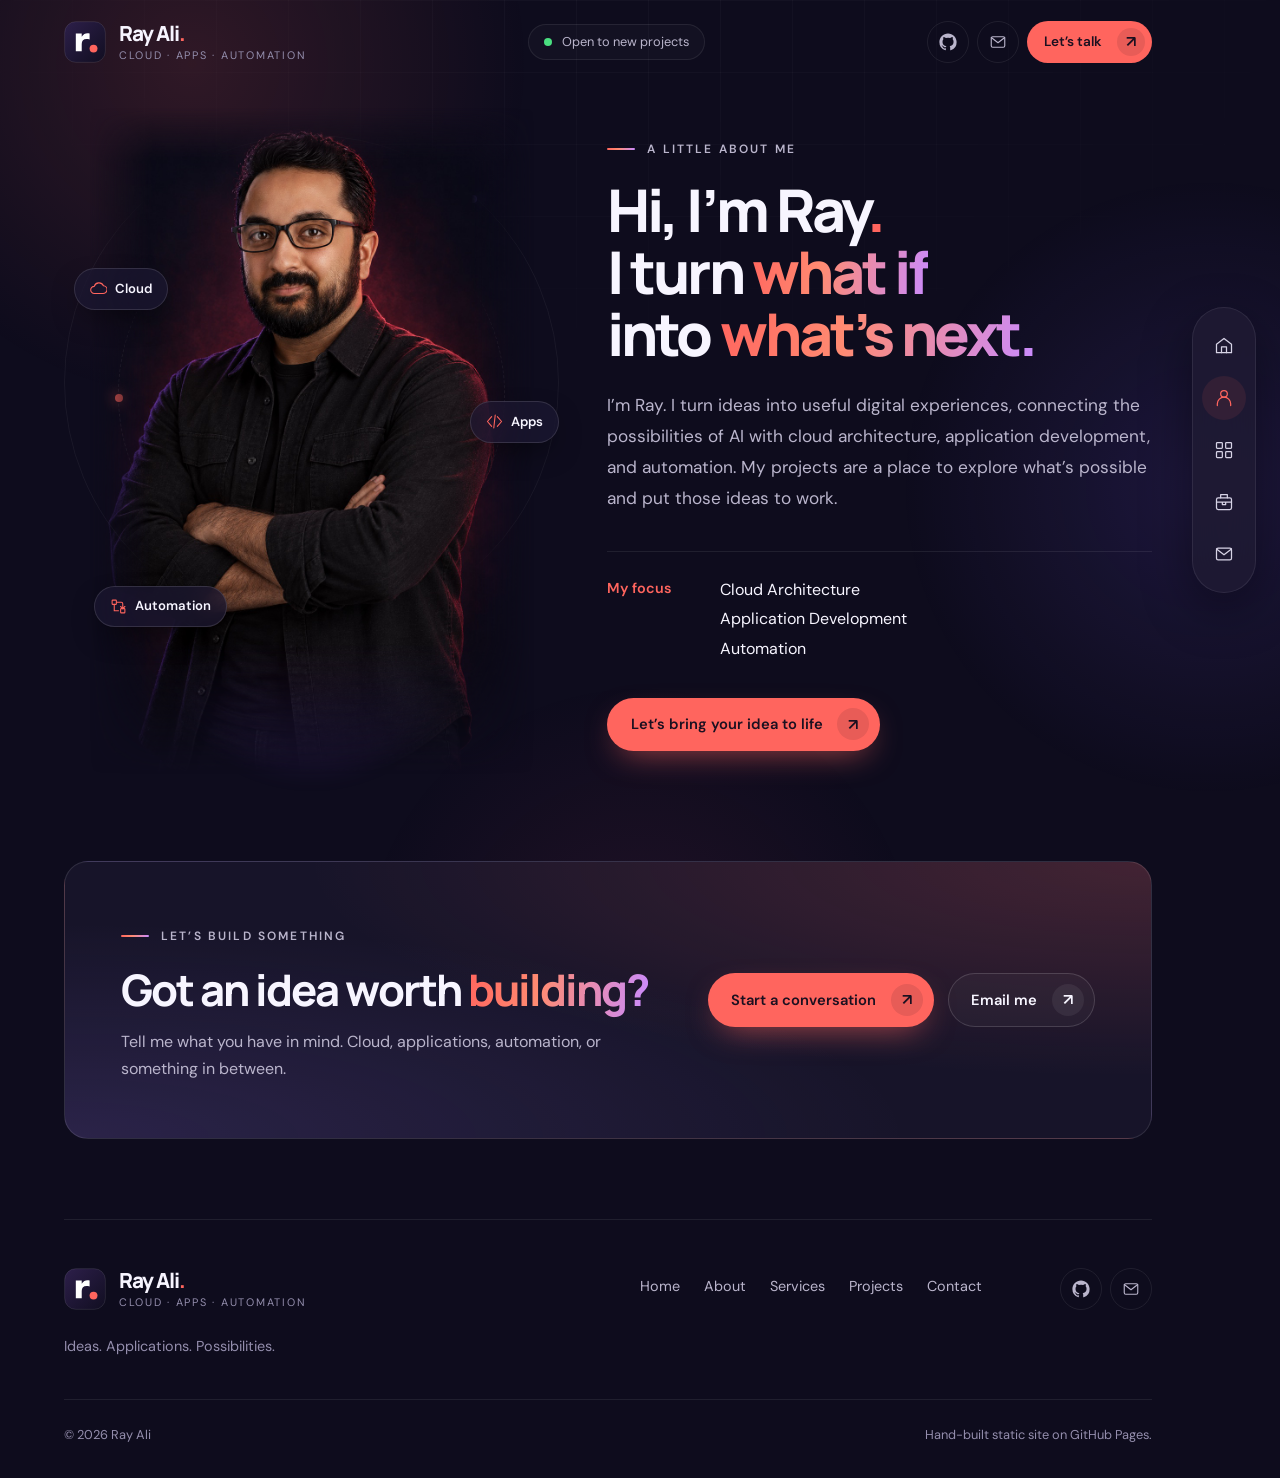
==== about/index.html @ d9116d76 "Launch portfolio: redesign, RayCast project, GitHub Pages workflow" ====
<!doctype html>
<html lang="en">
<head>
<meta charset="utf-8">
<meta name="viewport" content="width=device-width, initial-scale=1">
<title>About me — Ray Ali</title>
<meta name="description" content="I’m Ray. I turn ideas into useful digital experiences, connecting the possibilities of AI with cloud architecture, application development, and automation. My projects are a place to explore what’s possible and put those ideas to work.">
<meta name="theme-color" content="#0e0c1d">
<meta property="og:type" content="website">
<meta property="og:site_name" content="Ray Ali">
<meta property="og:title" content="About me — Ray Ali">
<meta property="og:description" content="I’m Ray. I turn ideas into useful digital experiences, connecting the possibilities of AI with cloud architecture, application development, and automation. My projects are a place to explore what’s possible and put those ideas to work.">
<meta property="og:url" content="https://itsrayali.github.io/about/">
<meta property="og:image" content="https://itsrayali.github.io/assets/ray-portrait-noir.jpg">
<meta name="twitter:card" content="summary_large_image">
<link rel="icon" href="../assets/favicon.svg" type="image/svg+xml">
<link rel="preconnect" href="https://fonts.googleapis.com">
<link rel="preconnect" href="https://fonts.gstatic.com" crossorigin>
<link rel="stylesheet" href="https://fonts.googleapis.com/css2?family=DM+Sans:opsz,wght@9..40,400;9..40,500;9..40,600&family=Manrope:wght@400;500;600;700;800&display=swap">
<link rel="stylesheet" href="../assets/style.css">
<script>document.documentElement.classList.add('js')</script>
<script src="../assets/site.js" defer></script>
</head>
<body class="page-about">
<a class="skip" href="#main">Skip to content</a>
<div class="ambient" aria-hidden="true"><span></span><span></span><span></span></div>
<header class="site-header" data-header>
  <div class="header-inner">
    <a class="brand" href="../index.html" aria-label="Ray Ali, home"><svg class="brand-mark" viewBox="0 0 64 64" aria-hidden="true"><defs><linearGradient id="bm-head" x1="0" y1="0" x2="1" y2="1"><stop offset="0" stop-color="#2d1f4a"/><stop offset="1" stop-color="#110e21"/></linearGradient></defs><rect x="1" y="1" width="62" height="62" rx="17" fill="url(#bm-head)" stroke="#ffffff26"/><path d="M18 46V19h9v5c3-5 7-6 12-5v9c-8-2-12 1-12 7v11z" fill="#fff"/><circle cx="45" cy="42" r="6" fill="#ff655e"/></svg><span class="brand-text"><strong>Ray Ali<span class="dot">.</span></strong><small>Cloud · Apps · Automation</small></span></a>
    <p class="status"><span class="pulse" aria-hidden="true"></span>Open to new projects</p>
    <div class="header-actions">
      <a class="icon-btn" href="https://github.com/itsRayAli" target="_blank" rel="noopener noreferrer" aria-label="GitHub profile (opens in a new tab)"><svg viewBox="0 0 24 24" fill="currentColor" aria-hidden="true"><path d="M12 .5C5.65.5.5 5.65.5 12a11.5 11.5 0 0 0 7.86 10.92c.58.1.79-.25.79-.56v-2c-3.2.7-3.88-1.37-3.88-1.37-.52-1.33-1.28-1.69-1.28-1.69-1.04-.71.08-.7.08-.7 1.16.08 1.77 1.19 1.77 1.19 1.03 1.76 2.7 1.25 3.36.96.1-.75.4-1.25.73-1.54-2.55-.29-5.24-1.28-5.24-5.68 0-1.26.45-2.28 1.19-3.09-.12-.29-.52-1.46.11-3.05 0 0 .97-.31 3.17 1.18a11 11 0 0 1 5.77 0c2.2-1.49 3.17-1.18 3.17-1.18.63 1.59.23 2.76.11 3.05.74.81 1.19 1.83 1.19 3.09 0 4.41-2.7 5.38-5.26 5.67.41.36.78 1.06.78 2.14v3.17c0 .31.21.67.8.56A11.5 11.5 0 0 0 23.5 12C23.5 5.65 18.35.5 12 .5Z"/></svg></a>
      <a class="icon-btn" href="mailto:rehali1992@gmail.com" aria-label="Email Ray Ali"><svg viewBox="0 0 24 24" fill="none" stroke="currentColor" stroke-width="1.5" stroke-linecap="round" stroke-linejoin="round" aria-hidden="true"><rect x="3" y="5" width="18" height="14" rx="2"/><path d="m3 6 9 7 9-7"/></svg></a>
      <a class="button button-sm" href="../contact/">Let’s talk <span class="arrow" aria-hidden="true">↗</span></a>
    </div>
  </div>
</header>
<nav class="dock" aria-label="Main navigation"><a href="../index.html"><svg viewBox="0 0 24 24" fill="none" stroke="currentColor" stroke-width="1.5" stroke-linecap="round" stroke-linejoin="round" aria-hidden="true"><path d="m3 10 9-7 9 7v10H3z"/><path d="M9 20v-7h6v7"/></svg><span>Home</span></a><a href="../about/" aria-current="page"><svg viewBox="0 0 24 24" fill="none" stroke="currentColor" stroke-width="1.5" stroke-linecap="round" stroke-linejoin="round" aria-hidden="true"><circle cx="12" cy="7" r="4"/><path d="M4 21v-2a8 8 0 0 1 16 0v2"/></svg><span>About</span></a><a href="../services/"><svg viewBox="0 0 24 24" fill="none" stroke="currentColor" stroke-width="1.5" stroke-linecap="round" stroke-linejoin="round" aria-hidden="true"><rect x="3" y="3" width="7" height="7" rx="1"/><rect x="14" y="3" width="7" height="7" rx="1"/><rect x="3" y="14" width="7" height="7" rx="1"/><rect x="14" y="14" width="7" height="7" rx="1"/></svg><span>Services</span></a><a href="../work/"><svg viewBox="0 0 24 24" fill="none" stroke="currentColor" stroke-width="1.5" stroke-linecap="round" stroke-linejoin="round" aria-hidden="true"><rect x="3" y="7" width="18" height="14" rx="2"/><path d="M8 7V3h8v4M3 12h18M10 12v3h4v-3"/></svg><span>Projects</span></a><a href="../contact/"><svg viewBox="0 0 24 24" fill="none" stroke="currentColor" stroke-width="1.5" stroke-linecap="round" stroke-linejoin="round" aria-hidden="true"><rect x="3" y="5" width="18" height="14" rx="2"/><path d="m3 6 9 7 9-7"/></svg><span>Contact</span></a></nav>
<div class="site-shell">
<main id="main">
<section class="about-layout">
  <div class="portrait portrait-about"><div class="rings" aria-hidden="true"><span></span><span></span></div><img src="../assets/ray-portrait-noir.jpg" alt="AI-generated portrait of Ray Ali standing with his arms crossed" width="1024" height="1536" fetchpriority="high"><span class="chip chip-0" aria-hidden="true"><svg viewBox="0 0 24 24" fill="none" stroke="currentColor" stroke-width="1.5" stroke-linecap="round" stroke-linejoin="round" aria-hidden="true"><path d="M6 19a5 5 0 1 1 0-10 7 7 0 0 1 13-1 5.5 5.5 0 0 1-1 11Z"/></svg>Cloud</span><span class="chip chip-1" aria-hidden="true"><svg viewBox="0 0 24 24" fill="none" stroke="currentColor" stroke-width="1.5" stroke-linecap="round" stroke-linejoin="round" aria-hidden="true"><path d="m8 5-6 7 6 7m8-14 6 7-6 7m-3-16-2 18"/></svg>Apps</span><span class="chip chip-2" aria-hidden="true"><svg viewBox="0 0 24 24" fill="none" stroke="currentColor" stroke-width="1.5" stroke-linecap="round" stroke-linejoin="round" aria-hidden="true"><rect x="3" y="3" width="6" height="6" rx="1"/><rect x="15" y="15" width="6" height="6" rx="1"/><path d="M9 6h7a2 2 0 0 1 2 2v7M15 12l3 3 3-3M6 9v9h6"/></svg>Automation</span></div>
  <div class="about-copy">
    <p class="eyebrow">A little about me</p>
    <h1>Hi, I’m Ray<span class="dot">.</span><br>I turn <em>what if</em><br>into <em>what’s next.</em></h1>
    <p class="lead">I’m Ray. I turn ideas into useful digital experiences, connecting the possibilities of AI with cloud architecture, application development, and automation. My projects are a place to explore what’s possible and put those ideas to work.</p>
    <dl class="about-focus"><dt>My focus</dt><dd>Cloud Architecture</dd><dd>Application Development</dd><dd>Automation</dd></dl>
    <a class="button" href="../contact/">Let’s bring your idea to life <span class="arrow" aria-hidden="true">↗</span></a>
  </div>
</section>
<section class="cta-band reveal"><div><p class="eyebrow">Let’s build something</p><h2>Got an idea worth <em>building?</em></h2><p>Tell me what you have in mind. Cloud, applications, automation, or something in between.</p></div><div class="actions"><a class="button" href="../contact/">Start a conversation <span class="arrow" aria-hidden="true">↗</span></a><a class="button secondary" href="mailto:rehali1992@gmail.com">Email me <span class="arrow" aria-hidden="true">↗</span></a></div></section>
</main>
<footer class="site-footer">
  <div class="footer-top">
    <div class="footer-brand"><a class="brand" href="../index.html" aria-label="Ray Ali, home"><svg class="brand-mark" viewBox="0 0 64 64" aria-hidden="true"><defs><linearGradient id="bm-foot" x1="0" y1="0" x2="1" y2="1"><stop offset="0" stop-color="#2d1f4a"/><stop offset="1" stop-color="#110e21"/></linearGradient></defs><rect x="1" y="1" width="62" height="62" rx="17" fill="url(#bm-foot)" stroke="#ffffff26"/><path d="M18 46V19h9v5c3-5 7-6 12-5v9c-8-2-12 1-12 7v11z" fill="#fff"/><circle cx="45" cy="42" r="6" fill="#ff655e"/></svg><span class="brand-text"><strong>Ray Ali<span class="dot">.</span></strong><small>Cloud · Apps · Automation</small></span></a><p>Ideas. Applications. Possibilities.</p></div>
    <nav class="footer-nav" aria-label="Footer"><a href="../index.html">Home</a><a href="../about/">About</a><a href="../services/">Services</a><a href="../work/">Projects</a><a href="../contact/">Contact</a></nav>
    <div class="footer-social">
      <a class="icon-btn" href="https://github.com/itsRayAli" target="_blank" rel="noopener noreferrer" aria-label="GitHub profile (opens in a new tab)"><svg viewBox="0 0 24 24" fill="currentColor" aria-hidden="true"><path d="M12 .5C5.65.5.5 5.65.5 12a11.5 11.5 0 0 0 7.86 10.92c.58.1.79-.25.79-.56v-2c-3.2.7-3.88-1.37-3.88-1.37-.52-1.33-1.28-1.69-1.28-1.69-1.04-.71.08-.7.08-.7 1.16.08 1.77 1.19 1.77 1.19 1.03 1.76 2.7 1.25 3.36.96.1-.75.4-1.25.73-1.54-2.55-.29-5.24-1.28-5.24-5.68 0-1.26.45-2.28 1.19-3.09-.12-.29-.52-1.46.11-3.05 0 0 .97-.31 3.17 1.18a11 11 0 0 1 5.77 0c2.2-1.49 3.17-1.18 3.17-1.18.63 1.59.23 2.76.11 3.05.74.81 1.19 1.83 1.19 3.09 0 4.41-2.7 5.38-5.26 5.67.41.36.78 1.06.78 2.14v3.17c0 .31.21.67.8.56A11.5 11.5 0 0 0 23.5 12C23.5 5.65 18.35.5 12 .5Z"/></svg></a>
      <a class="icon-btn" href="mailto:rehali1992@gmail.com" aria-label="Email Ray Ali"><svg viewBox="0 0 24 24" fill="none" stroke="currentColor" stroke-width="1.5" stroke-linecap="round" stroke-linejoin="round" aria-hidden="true"><rect x="3" y="5" width="18" height="14" rx="2"/><path d="m3 6 9 7 9-7"/></svg></a>
    </div>
  </div>
  <div class="footer-bottom"><span>© 2026 Ray Ali</span><span>Hand-built static site on GitHub Pages.</span></div>
</footer>
</div>
</body>
</html>
---- assets/style.css ----
/* ==========================================================================
   Ray Ali — portfolio
   Dark indigo + coral. Glass header, right-hand dock, aurora background.
   ========================================================================== */

:root {
  color-scheme: dark;
  --bg: #0e0c1d;
  --panel: #1a1730;
  --ink: #f7f5ff;
  --muted: #bab5cc;
  --dim: #948ead;
  --accent: #ff655e;
  --accent-hover: #ff847d;
  --violet: #9b7bff;
  --line: #ffffff14;
  --line-2: #ffffff26;
  --grad: linear-gradient(100deg, #ff655e 0%, #ff8b72 40%, #c98bff 100%);
  --radius: 16px;
  --shell: 1320px;
  --gutter: clamp(1.25rem, 5vw, 4rem);
  --header-h: 84px;
  --ease: cubic-bezier(.2, .7, .2, 1);
  --heading: 'Manrope', system-ui, sans-serif;
}

/* --- Base ---------------------------------------------------------------- */
*, *::before, *::after { box-sizing: border-box; }
html { scroll-behavior: smooth; }
body {
  margin: 0;
  background: var(--bg);
  color: var(--ink);
  font: 1rem/1.7 'DM Sans', system-ui, sans-serif;
  overflow-x: clip;
  -webkit-font-smoothing: antialiased;
}
a { color: inherit; text-decoration: none; }
img { max-width: 100%; }
button, input, select, textarea { font: inherit; }
h1, h2, h3, p { margin: 0; }
h1, h2, h3 { font-family: var(--heading); text-wrap: balance; }
h1 { font-size: clamp(2.8rem, 6vw, 5rem); line-height: 1.05; letter-spacing: -.05em; font-weight: 800; }
h2 { font-size: clamp(2rem, 3.6vw, 3rem); line-height: 1.12; letter-spacing: -.045em; font-weight: 750; }
h3 { letter-spacing: -.03em; font-weight: 700; }
em {
  font-style: normal;
  background: var(--grad);
  -webkit-background-clip: text;
  background-clip: text;
  color: transparent;
  -webkit-box-decoration-break: clone;
  box-decoration-break: clone;
}
.dot { color: var(--accent); }
::selection { background: var(--accent); color: #1b1020; }
:focus-visible { outline: 2px solid var(--accent); outline-offset: 4px; border-radius: 6px; }
.sr-only { position: absolute; width: 1px; height: 1px; padding: 0; margin: -1px; overflow: hidden; clip: rect(0 0 0 0); white-space: nowrap; border: 0; }
.skip { position: fixed; top: -100px; left: 1rem; padding: .8rem 1.2rem; background: var(--accent); color: #1b1020; font-weight: 600; border-radius: 8px; z-index: 100; }
.skip:focus { top: 1rem; }

/* --- Background ---------------------------------------------------------- */
.ambient { position: fixed; inset: 0; z-index: -1; pointer-events: none; overflow: hidden; }
.ambient span { position: absolute; border-radius: 50%; animation: drift 26s ease-in-out infinite alternate; }
.ambient span:nth-child(1) { width: 60vw; height: 60vw; top: -25vw; left: -15vw; background: radial-gradient(circle, #ff655e24, transparent 62%); }
.ambient span:nth-child(2) { width: 55vw; height: 55vw; top: 15vh; right: -22vw; background: radial-gradient(circle, #7c5cff24, transparent 62%); animation-delay: -9s; }
.ambient span:nth-child(3) { width: 50vw; height: 50vw; bottom: -30vw; left: 25vw; background: radial-gradient(circle, #c2417a1a, transparent 62%); animation-delay: -17s; }
.ambient::after {
  content: ''; position: absolute; inset: 0;
  background-image: linear-gradient(#ffffff07 1px, transparent 1px), linear-gradient(90deg, #ffffff07 1px, transparent 1px);
  background-size: 72px 72px;
  -webkit-mask-image: radial-gradient(ellipse 80% 60% at 50% 0%, #000 10%, transparent 75%);
  mask-image: radial-gradient(ellipse 80% 60% at 50% 0%, #000 10%, transparent 75%);
}
@keyframes drift { to { transform: translate3d(6vw, 4vh, 0) scale(1.1); } }

/* --- Layout shell -------------------------------------------------------- */
.site-shell, .header-inner { max-width: var(--shell); margin: 0 auto; padding-inline: var(--gutter); }
@media (min-width: 761px) and (max-width: 1560px) {
  .site-shell, .header-inner { padding-right: calc(var(--gutter) + 64px); }
}

/* --- Header -------------------------------------------------------------- */
.site-header { position: sticky; top: 0; z-index: 30; border-bottom: 1px solid transparent; transition: background .3s, border-color .3s, backdrop-filter .3s; }
.site-header.is-scrolled { background: #0e0c1dcc; border-color: var(--line); -webkit-backdrop-filter: blur(16px) saturate(140%); backdrop-filter: blur(16px) saturate(140%); }
.header-inner { height: var(--header-h); display: flex; align-items: center; gap: 1.5rem; transition: height .3s var(--ease); }
.is-scrolled .header-inner { height: 68px; }
.brand { display: inline-flex; align-items: center; gap: .8rem; }
.brand-mark { width: 42px; height: 42px; flex: none; transition: transform .45s var(--ease); }
.brand:hover .brand-mark { transform: rotate(-8deg) scale(1.06); }
.brand-text { display: flex; flex-direction: column; line-height: 1.1; }
.brand-text strong { font: 800 1.3rem/1.1 var(--heading); letter-spacing: -.045em; }
.brand-text small { font-size: .68rem; letter-spacing: .16em; text-transform: uppercase; color: var(--dim); margin-top: .3rem; }
.status { margin: 0 auto; display: inline-flex; align-items: center; gap: .6rem; padding: .4rem .95rem; border: 1px solid var(--line); border-radius: 999px; background: #ffffff06; font-size: .8rem; color: var(--muted); }
.pulse { width: 8px; height: 8px; border-radius: 50%; background: #4ade80; box-shadow: 0 0 0 0 #4ade8088; animation: pulse 2.4s infinite; }
@keyframes pulse { 70% { box-shadow: 0 0 0 8px #4ade8000; } 100% { box-shadow: 0 0 0 0 #4ade8000; } }
.header-actions { display: flex; align-items: center; gap: .5rem; margin-left: auto; }
.status + .header-actions { margin-left: 0; }
.icon-btn { width: 42px; height: 42px; display: grid; place-items: center; border-radius: 50%; border: 1px solid var(--line); color: var(--muted); transition: color .2s, border-color .2s, background .2s; }
.icon-btn svg { width: 18px; height: 18px; }
.icon-btn:hover { color: var(--ink); border-color: #ff655e80; background: #ff655e12; }

/* --- Dock navigation ----------------------------------------------------- */
.dock { position: fixed; right: 1.5rem; top: 50%; transform: translateY(-50%); z-index: 20; display: flex; flex-direction: column; gap: .5rem; padding: 1rem .55rem; border-radius: 3rem; background: #1f1b33d9; border: 1px solid #ffffff14; box-shadow: 0 16px 50px #0006; -webkit-backdrop-filter: blur(18px); backdrop-filter: blur(18px); }
.dock a { position: relative; display: grid; place-items: center; width: 44px; height: 44px; border-radius: 50%; color: #d7d3e6; transition: color .2s, background .2s; }
.dock svg { width: 20px; height: 20px; }
.dock a:hover, .dock a[aria-current] { color: var(--accent); }
.dock a[aria-current] { background: #ff655e17; }
.dock a span { position: absolute; right: 58px; padding: .35rem .7rem; border-radius: 6px; background: #2a2542; font-size: .8rem; white-space: nowrap; opacity: 0; pointer-events: none; transform: translateX(6px); transition: opacity .2s, transform .2s; }
.dock a:hover span, .dock a:focus-visible span { opacity: 1; transform: none; }
@media (min-width: 1561px) { .dock { right: calc((100vw - var(--shell)) / 2 - 80px); } }

/* --- Shared type & controls ---------------------------------------------- */
.eyebrow { display: inline-flex; align-items: center; flex-wrap: wrap; gap: .75rem; margin-bottom: 1.25rem; font-size: .75rem; font-weight: 600; letter-spacing: .18em; text-transform: uppercase; color: var(--muted); }
.eyebrow::before { content: ''; width: 28px; height: 2px; border-radius: 2px; background: var(--grad); }
.lead { max-width: 56ch; margin-top: 1.6rem; font-size: 1.08rem; line-height: 1.8; color: var(--muted); }
.actions { display: flex; flex-wrap: wrap; gap: .85rem; margin-top: 2.25rem; }
.button { display: inline-flex; align-items: center; justify-content: space-between; gap: .9rem; min-height: 50px; padding: .6rem .65rem .6rem 1.4rem; border: 1px solid transparent; border-radius: 999px; background: var(--accent); color: #1b1020; font-size: .92rem; font-weight: 600; cursor: pointer; box-shadow: 0 12px 32px -12px #ff655eaa; transition: background .2s, transform .2s var(--ease), box-shadow .2s; }
.button .arrow { display: grid; place-items: center; width: 32px; height: 32px; border-radius: 50%; background: #1b10201a; font-size: 1rem; transition: transform .3s var(--ease); }
.button:hover { background: var(--accent-hover); transform: translateY(-2px); box-shadow: 0 18px 36px -14px #ff655ecc; }
.button:hover .arrow, .text-link:hover .arrow, .project-card:hover .card-action .arrow, .next-project:hover .arrow { transform: rotate(45deg); }
.button.secondary { background: #ffffff08; color: var(--ink); border-color: var(--line-2); box-shadow: none; }
.button.secondary .arrow { background: #ffffff10; }
.button.secondary:hover { background: #ffffff12; border-color: #ffffff40; }
.button-sm { min-height: 42px; padding: .35rem .4rem .35rem 1rem; font-size: .85rem; box-shadow: none; }
.button-sm .arrow { width: 28px; height: 28px; }
.text-link { display: inline-flex; align-items: center; gap: .6rem; min-height: 44px; font-size: .92rem; font-weight: 600; transition: color .2s; }
.text-link .arrow { color: var(--accent); transition: transform .3s var(--ease); }
.text-link:hover { color: var(--accent); }
.pill { display: inline-block; padding: .2rem .65rem; border: 1px solid var(--line-2); border-radius: 999px; font-size: .7rem; font-weight: 500; letter-spacing: .02em; text-transform: none; color: var(--muted); white-space: nowrap; }
.tags { list-style: none; display: flex; flex-wrap: wrap; gap: .45rem; margin: 1.25rem 0 0; padding: 0; }
.tags li { padding: .3rem .75rem; border: 1px solid var(--line); border-radius: 999px; background: #ffffff08; font-size: .76rem; color: #d9d4e8; }

/* --- Hero ---------------------------------------------------------------- */
.hero { position: relative; display: grid; grid-template-columns: minmax(0, 1.1fr) minmax(0, .9fr); align-items: center; gap: 2rem; min-height: min(820px, calc(100svh - var(--header-h))); padding: 1.5rem 0 3.5rem; }
.particles { position: absolute; top: 0; left: 50%; width: 100vw; height: 100%; transform: translateX(-50%); z-index: 0; pointer-events: none; -webkit-mask-image: radial-gradient(ellipse 60% 70% at 50% 45%, #000 25%, transparent 80%); mask-image: radial-gradient(ellipse 60% 70% at 50% 45%, #000 25%, transparent 80%); }
.hero-copy { position: relative; z-index: 2; }
.hero-title { font-size: clamp(2.9rem, 6.4vw, 5.7rem); line-height: 1.02; letter-spacing: -.058em; }
.hero-title .soft { font-weight: 400; color: #ddd8ec; }
.rotator { display: inline-block; padding-bottom: .08em; background: var(--grad); -webkit-background-clip: text; background-clip: text; color: transparent; transition: opacity .35s var(--ease), transform .35s var(--ease), filter .35s; }
.rotator.is-out { opacity: 0; transform: translateY(.3em); filter: blur(6px); }
.hero .lead { max-width: 46ch; }
.focus-list { list-style: none; display: flex; flex-wrap: wrap; gap: .5rem 1.25rem; margin: 3rem 0 0; padding: 0; font-size: .85rem; color: var(--dim); }
.focus-list li { display: inline-flex; align-items: center; gap: 1.25rem; }
.focus-list li + li::before { content: ''; width: 4px; height: 4px; border-radius: 50%; background: var(--accent); }
.motion-toggle { position: absolute; left: 0; bottom: .5rem; z-index: 3; padding: .4rem 0; border: 0; background: none; color: var(--dim); font-size: .75rem; cursor: pointer; text-decoration: underline; text-underline-offset: 3px; text-decoration-color: #ffffff30; }
.motion-toggle:hover { color: var(--ink); }
html:not(.js) .motion-toggle { display: none; }

/* Portrait */
.portrait { position: relative; z-index: 1; height: clamp(480px, 72vh, 700px); display: flex; align-items: flex-end; justify-content: center; isolation: isolate; }
.portrait::before { content: ''; position: absolute; inset: 12% 8% 0; z-index: -1; border-radius: 50%; background: radial-gradient(ellipse at 50% 55%, #b0304a55, #6d3cc022 45%, transparent 70%); filter: blur(10px); }
.portrait img { position: relative; height: 100%; width: auto; max-width: none; object-fit: contain;
  -webkit-mask-image: linear-gradient(to right, transparent, #000 14%, #000 86%, transparent), linear-gradient(to bottom, transparent, #000 8%, #000 80%, transparent);
  -webkit-mask-composite: source-in;
  mask-image: linear-gradient(to right, transparent, #000 14%, #000 86%, transparent), linear-gradient(to bottom, transparent, #000 8%, #000 80%, transparent);
  mask-composite: intersect; }
.rings { position: absolute; inset: 0; z-index: -1; display: grid; place-items: center; }
.rings span { position: absolute; top: 14%; aspect-ratio: 1; border-radius: 50%; border: 1px dashed #ffffff1c; animation: spin 60s linear infinite; }
.rings span:nth-child(1) { width: 78%; }
.rings span:nth-child(2) { width: 100%; top: 4%; border-style: solid; border-color: #ffffff0d; animation-direction: reverse; animation-duration: 90s; }
.rings span::after { content: ''; position: absolute; top: 50%; left: -4px; width: 8px; height: 8px; border-radius: 50%; background: var(--accent); box-shadow: 0 0 14px var(--accent); }
.rings span:nth-child(2)::after { top: 12%; left: 82%; background: var(--violet); box-shadow: 0 0 14px var(--violet); }
@keyframes spin { to { transform: rotate(360deg); } }
.chip { position: absolute; z-index: 2; display: inline-flex; align-items: center; gap: .5rem; padding: .55rem .95rem; border: 1px solid #ffffff1f; border-radius: 999px; background: #1c1832b8; -webkit-backdrop-filter: blur(12px); backdrop-filter: blur(12px); box-shadow: 0 12px 30px -10px #000a; font-size: .82rem; font-weight: 600; animation: float 7s ease-in-out infinite; }
.chip svg { width: 17px; height: 17px; color: var(--accent); }
.chip-0 { top: 24%; left: 2%; }
.chip-1 { top: 44%; right: 0; animation-delay: -2.3s; }
.chip-2 { bottom: 22%; left: 6%; animation-delay: -4.6s; }
@keyframes float { 50% { transform: translateY(-10px); } }
.orbit-badge { position: absolute; right: 4%; bottom: 7%; z-index: 3; width: 124px; height: 124px; display: grid; place-items: center; border-radius: 50%; background: radial-gradient(circle, #1c1832 55%, #1c183200 72%); }
.orbit-badge svg { position: absolute; inset: 0; width: 100%; height: 100%; animation: spin 18s linear infinite; }
.orbit-badge text { fill: #ebe7f7; font: 700 10px var(--heading); letter-spacing: .12em; }
.orbit-badge .arrow { width: 48px; height: 48px; display: grid; place-items: center; border-radius: 50%; background: var(--accent); color: #1b1020; font-size: 1.2rem; transition: transform .35s var(--ease); }
.orbit-badge:hover .arrow { transform: rotate(45deg) scale(1.06); }

/* Hero entrance */
@media (prefers-reduced-motion: no-preference) {
  .hero-copy > * { animation: rise .8s var(--ease) both; }
  .hero-copy > :nth-child(2) { animation-delay: .08s; }
  .hero-copy > :nth-child(3) { animation-delay: .16s; }
  .hero-copy > :nth-child(4) { animation-delay: .24s; }
  .hero-copy > :nth-child(5) { animation-delay: .32s; }
  .portrait-hero { animation: fade-in 1.1s .15s var(--ease) both; }
  main { animation: fade-in .5s ease-out both; }
}
@keyframes rise { from { opacity: 0; transform: translateY(22px); } }
@keyframes fade-in { from { opacity: 0; } }

/* --- Sections ------------------------------------------------------------ */
.section { padding: clamp(4rem, 8vw, 6.5rem) 0; border-top: 1px solid var(--line); }
.section-heading { display: flex; align-items: flex-end; justify-content: space-between; gap: 1rem 2rem; margin-bottom: 2.75rem; flex-wrap: wrap; }
.section-heading .eyebrow { margin-bottom: .8rem; }

/* Project cards */
.project-grid { display: grid; grid-template-columns: repeat(2, minmax(0, 1fr)); gap: 1.5rem; }
.project-card { position: relative; display: flex; flex-direction: column; overflow: hidden; border: 1px solid var(--line); border-radius: var(--radius); background: linear-gradient(160deg, #1e1a34, #141226); transition: translate .35s var(--ease), border-color .35s, box-shadow .35s; }
.project-card:hover { translate: 0 -6px; border-color: #ff655e66; box-shadow: 0 30px 60px -30px #ff655e55; }
.card-cover { position: relative; overflow: hidden; }
.card-copy { display: flex; flex-direction: column; flex: 1; padding: 1.75rem; }
.card-meta { display: flex; flex-wrap: wrap; align-items: center; gap: .6rem; font-size: .72rem; font-weight: 600; letter-spacing: .14em; text-transform: uppercase; color: var(--accent); }
.project-card h3 { margin: .8rem 0 .5rem; font-size: 1.35rem; line-height: 1.2; }
.card-summary { color: var(--muted); }
.card-action { display: flex; align-items: center; justify-content: space-between; margin-top: auto; padding-top: 1.5rem; font-size: .9rem; font-weight: 600; }
.card-action .arrow { width: 38px; height: 38px; display: grid; place-items: center; border-radius: 50%; background: var(--accent); color: #1b1020; transition: transform .35s var(--ease); }
.featured { grid-column: 1 / -1; display: grid; grid-template-columns: 1.45fr 1fr; }
.featured .card-cover { display: flex; align-items: center; padding: clamp(1rem, 2.5vw, 2.25rem); background: radial-gradient(circle at 30% 15%, #2d2150, #0f0d20 72%); }
.featured .card-copy { justify-content: center; padding: clamp(1.75rem, 3vw, 2.75rem); }
.featured h3 { font-size: clamp(1.8rem, 2.8vw, 2.6rem); }
.featured .window img { aspect-ratio: 16 / 10; object-fit: cover; object-position: 50% 0; }
.featured.reverse { grid-template-columns: 1fr 1.45fr; }
.featured.reverse .card-cover { order: 2; background: radial-gradient(circle at 70% 15%, #3a1f2e, #120d1c 72%); }
.upcoming.wide { grid-column: 1 / -1; }
.featured .card-action { margin-top: 2rem; border-top: 1px solid var(--line); }
.upcoming { display: grid; grid-template-columns: 110px 1fr; }
.upcoming .card-cover { border-right: 1px solid var(--line); background: repeating-linear-gradient(135deg, #ffffff05 0 10px, transparent 10px 20px); }
.placeholder-cover { height: 100%; display: grid; place-items: center; }
.placeholder-cover span { font: 800 3.4rem/1 var(--heading); color: transparent; -webkit-text-stroke: 1px #ffffff40; }
.upcoming .card-action { color: var(--muted); }
.upcoming .card-action .arrow { background: #ffffff10; color: var(--ink); }

/* Browser-style frame for screenshots */
.window { width: 100%; overflow: hidden; border: 1px solid #ffffff1c; border-radius: 10px; background: #0b0a16; box-shadow: 0 30px 60px -25px #000c; }
.window-bar { display: flex; gap: 6px; padding: 9px 12px; border-bottom: 1px solid #ffffff10; background: #15132a; }
.window-bar i { width: 9px; height: 9px; border-radius: 50%; background: #ff655e99; }
.window-bar i:nth-child(2) { background: #ffbd4a88; }
.window-bar i:nth-child(3) { background: #4ade8077; }
.window img { display: block; width: 100%; height: auto; transition: transform .6s var(--ease); }
.project-card:hover .window img { transform: scale(1.03); }

/* Services */
.services-grid { display: grid; grid-template-columns: repeat(3, minmax(0, 1fr)); gap: 1.5rem; }
.service-card { position: relative; display: flex; flex-direction: column; overflow: hidden; padding: 2rem; border: 1px solid var(--line); border-radius: var(--radius); background: linear-gradient(160deg, #211c38, #15132a); transition: translate .35s var(--ease), border-color .35s; }
.service-card::after { content: ''; position: absolute; right: -80px; bottom: -80px; width: 240px; height: 240px; border-radius: 50%; background: radial-gradient(circle, #ff655e26, transparent 70%); opacity: 0; transition: opacity .4s; pointer-events: none; }
.service-card:hover { translate: 0 -6px; border-color: #ff655e55; }
.service-card:hover::after { opacity: 1; }
.service-top { display: flex; align-items: center; justify-content: space-between; }
.service-icon { width: 56px; height: 56px; display: grid; place-items: center; border: 1px solid #ff655e38; border-radius: 16px; background: linear-gradient(145deg, #ff655e22, #9b7bff18); color: var(--accent); }
.service-icon svg { width: 26px; height: 26px; }
.service-num { font: 700 .85rem var(--heading); color: var(--dim); }
.service-card h2, .service-card h3 { margin-top: 1.75rem; font-size: 1.4rem; line-height: 1.25; letter-spacing: -.03em; }
.service-card p { margin: .9rem 0 1.75rem; color: var(--muted); }
.service-card .text-link { margin-top: auto; }

/* Home about */
.home-about { display: grid; grid-template-columns: 1.1fr 1fr; gap: 2rem 4rem; align-items: end; }
.home-about p:not(.eyebrow) { color: var(--muted); font-size: 1.05rem; margin-bottom: 1rem; }

/* Call to action */
.cta-band { position: relative; overflow: hidden; display: flex; flex-wrap: wrap; align-items: center; justify-content: space-between; gap: 2rem; margin: 1rem 0 5rem; padding: clamp(2rem, 5vw, 3.5rem); border: 1px solid #ffffff1c; border-radius: 24px; background: radial-gradient(ellipse at 100% 0%, #ff655e30, transparent 55%), radial-gradient(ellipse at 0% 100%, #9b7bff26, transparent 55%), #171429; }
.cta-band h2 { font-size: clamp(1.9rem, 3.4vw, 2.8rem); }
.cta-band p:not(.eyebrow) { max-width: 48ch; margin-top: .8rem; color: var(--muted); }
.cta-band .actions { margin-top: 0; }
.page-main .cta-band, .project-page + .cta-band { margin-top: 4rem; }

/* --- Inner pages --------------------------------------------------------- */
.page-main { padding: clamp(2.5rem, 6vw, 4.5rem) 0 1rem; }
.page-intro { max-width: 900px; margin-bottom: 3.5rem; }
.collection-note { margin-top: 2rem; font-size: .85rem; color: var(--dim); }
.not-found { min-height: 60vh; padding-bottom: 5rem; }
.not-found .page-intro { margin-bottom: 0; }

/* About */
.about-layout { display: grid; grid-template-columns: 1fr 1.1fr; gap: 3rem; align-items: center; min-height: min(760px, calc(100svh - var(--header-h))); padding: 1rem 0 4rem; }
.portrait-about { height: clamp(460px, 74vh, 680px); }
.about-copy h1 { font-size: clamp(2.7rem, 4.6vw, 4.2rem); }
.about-focus { display: grid; grid-template-columns: auto 1fr; column-gap: 3rem; row-gap: .15rem; margin: 2.25rem 0; padding-top: 1.5rem; border-top: 1px solid var(--line); }
.about-focus dt { grid-row: 1 / span 3; color: var(--accent); font-size: .9rem; font-weight: 600; }
.about-focus dd { grid-column: 2; margin: 0; }

/* Contact */
.contact-layout { display: grid; grid-template-columns: 1fr 1fr; gap: clamp(2rem, 6vw, 5rem); align-items: start; padding: clamp(2.5rem, 6vw, 4.5rem) 0 5rem; }
.contact-layout h1 { font-size: clamp(2.8rem, 4.8vw, 4.5rem); }
.email-link { display: inline-flex; align-items: center; gap: .6rem; margin: 2rem 0 .5rem; font-size: 1.15rem; font-weight: 600; color: var(--accent); overflow-wrap: anywhere; }
.email-link + .text-link { display: flex; width: fit-content; }
.contact-layout form { padding: clamp(1.4rem, 3vw, 2.25rem); border: 1px solid var(--line-2); border-radius: 20px; background: linear-gradient(160deg, #211c38, #15132a); box-shadow: 0 30px 80px -40px #000c; }
.contact-layout form h2 { margin-bottom: 1.25rem; font-size: 1.5rem; }
.contact-layout label { display: block; margin: 1rem 0 .4rem; font-size: .85rem; color: #dcd7ea; }
input, select, textarea { width: 100%; padding: .75rem .9rem; border: 1px solid var(--line-2); border-radius: 10px; background: #0e0c1d99; color: var(--ink); font-size: 1rem; transition: border-color .2s, background .2s; }
input:hover, select:hover, textarea:hover { border-color: #ffffff45; }
input:focus, select:focus, textarea:focus { border-color: var(--accent); background: #0e0c1dcc; }
input::placeholder, textarea::placeholder { color: #9d97ae; }
textarea { resize: vertical; }
.contact-layout .button { margin-top: 1.4rem; }
.form-note, #form-status { margin-top: 1rem; font-size: .82rem; color: var(--muted); }

/* Project page */
.project-page { padding: 1.5rem 0 1rem; }
.back-link { color: var(--muted); }
.project-intro { max-width: 900px; padding: 2rem 0 3rem; }
.project-intro h1 { font-size: clamp(3rem, 6.5vw, 5.5rem); }
.project-intro h2 { margin-top: 1rem; font-size: clamp(1.25rem, 2vw, 1.6rem); font-weight: 500; letter-spacing: -.02em; color: #ddd8ec; }
.gallery-hero { margin-bottom: 3.5rem; padding: clamp(.6rem, 2vw, 1.5rem); border: 1px solid var(--line); border-radius: 20px; background: radial-gradient(circle at 20% 0%, #2d2150, #0f0d20 72%); }
.gallery-hero .window a { display: block; }
.showcase-shot { margin: 0; }
.showcase-shot figcaption { display: flex; flex-wrap: wrap; justify-content: space-between; gap: .5rem 1rem; margin-top: .9rem; font-size: .82rem; color: var(--muted); }
.showcase-shot figcaption span { color: var(--ink); }
.feature-grid { display: grid; grid-template-columns: repeat(4, minmax(0, 1fr)); gap: 1.25rem; margin-bottom: 3.5rem; padding-bottom: 3.5rem; border-bottom: 1px solid var(--line); }
.feature-grid > div { padding: 1.5rem; border: 1px solid var(--line); border-radius: var(--radius); background: #ffffff05; }
.feature-grid h2 { font-size: 1.1rem; letter-spacing: -.02em; }
.feature-grid h2::before { content: ''; display: block; width: 24px; height: 2px; margin-bottom: 1rem; border-radius: 2px; background: var(--grad); }
.feature-grid p { margin-top: .6rem; font-size: .92rem; color: var(--muted); }
.gallery { display: grid; grid-template-columns: 1fr 1fr; gap: 1.5rem; align-items: start; }
.gallery .showcase-shot a { display: block; overflow: hidden; border: 1px solid var(--line-2); border-radius: 12px; transition: border-color .25s; }
.gallery .showcase-shot a:hover { border-color: #ff655e88; }
.gallery .showcase-shot img { display: block; width: 100%; aspect-ratio: 1.6; object-fit: cover; object-position: top; transition: transform .6s var(--ease); }
.gallery .showcase-shot a:hover img { transform: scale(1.03); }
.gallery .showcase-shot:only-child { grid-column: 1 / -1; }
.gallery .showcase-shot:only-child img { aspect-ratio: auto; object-fit: contain; }
.coming-project { grid-column: 1 / -1; padding: 4rem; border: 1px dashed var(--line-2); border-radius: 20px; text-align: center; background: #ffffff04; }
.coming-project span { font: 800 7rem/1 var(--heading); color: transparent; -webkit-text-stroke: 1px #ffffff40; }
.coming-project p { margin-top: 1.25rem; color: var(--muted); }
.next-project { display: flex; align-items: center; justify-content: space-between; gap: 1rem 2rem; flex-wrap: wrap; margin: 4rem 0 5rem; padding: 2rem; border: 1px solid var(--line); border-radius: var(--radius); background: #ffffff04; transition: border-color .25s; }
.next-project:hover { border-color: #ff655e66; }
.next-project > span { font-size: .75rem; font-weight: 600; letter-spacing: .16em; text-transform: uppercase; color: var(--muted); }
.next-project strong { display: inline-flex; align-items: center; gap: .75rem; font: 700 clamp(1.3rem, 2.5vw, 2rem)/1.2 var(--heading); letter-spacing: -.03em; }
.next-project .arrow { color: var(--accent); transition: transform .35s var(--ease); }

/* --- Footer -------------------------------------------------------------- */
.site-footer { padding: 3rem 0 2rem; border-top: 1px solid var(--line); }
.footer-top { display: grid; grid-template-columns: 1.4fr 1fr auto; gap: 2rem; align-items: start; }
.footer-brand p { margin-top: 1rem; font-size: .9rem; color: var(--dim); }
.footer-nav { display: flex; flex-wrap: wrap; gap: .25rem 1.5rem; }
.footer-nav a { display: inline-flex; align-items: center; min-height: 36px; font-size: .9rem; color: var(--muted); transition: color .2s; }
.footer-nav a:hover { color: var(--ink); }
.footer-social { display: flex; gap: .5rem; }
.footer-bottom { display: flex; flex-wrap: wrap; justify-content: space-between; gap: .5rem 1rem; margin-top: 2.5rem; padding-top: 1.5rem; border-top: 1px solid var(--line); font-size: .8rem; color: var(--dim); }

/* --- Scroll reveal (only when JS is available) --------------------------- */
html.js .reveal { opacity: 0; transform: translateY(26px); transition: opacity .8s var(--ease), transform .8s var(--ease); }
html.js .reveal.is-visible { opacity: 1; transform: none; }

/* --- Paused / reduced motion -------------------------------------------- */
.motion-paused *, .motion-paused *::before, .motion-paused *::after { animation-play-state: paused !important; }
@media (prefers-reduced-motion: reduce) {
  html { scroll-behavior: auto; }
  *, *::before, *::after { animation: none !important; transition: none !important; }
  html.js .reveal { opacity: 1; transform: none; }
  .motion-toggle { display: none; }
}

/* --- Responsive ---------------------------------------------------------- */
@media (max-width: 1100px) {
  .featured { grid-template-columns: 1.2fr 1fr; }
  .featured.reverse { grid-template-columns: 1fr 1.2fr; }
  .feature-grid { grid-template-columns: repeat(2, minmax(0, 1fr)); }
  .service-card { padding: 1.6rem; }
  .upcoming { grid-template-columns: 80px 1fr; }
}
@media (max-width: 960px) {
  .status { display: none; }
  .hero { grid-template-columns: 1fr; min-height: 0; padding-bottom: 3rem; }
  .hero-copy { padding-top: 1.5rem; }
  .portrait-hero { height: clamp(460px, 110vw, 600px); max-width: 520px; width: 100%; justify-self: center; }
  .motion-toggle { position: static; justify-self: start; }
  .services-grid { grid-template-columns: 1fr; }
  .home-about { grid-template-columns: 1fr; }
  .about-layout { grid-template-columns: 1fr; min-height: 0; }
  .about-layout .portrait-about { order: 2; max-width: 520px; width: 100%; justify-self: center; }
  .contact-layout { grid-template-columns: 1fr; }
  .footer-top { grid-template-columns: 1fr; }
}
@media (max-width: 760px) {
  :root { --header-h: 72px; }
  .site-shell { padding-bottom: 96px; }
  .brand-mark { width: 38px; height: 38px; }
  .brand-text strong { font-size: 1.15rem; }
  .project-grid { grid-template-columns: 1fr; }
  .featured { display: flex; }
  .featured.reverse .card-cover { order: 0; }
  .featured .card-cover { padding: 1rem; }
  .upcoming { grid-template-columns: 84px 1fr; }
  .gallery { grid-template-columns: 1fr; }
  .gallery .showcase-shot img { aspect-ratio: auto; object-fit: contain; }
  .feature-grid { gap: 1rem; }
  .chip { font-size: .75rem; padding: .45rem .8rem; }
  .orbit-badge { width: 104px; height: 104px; right: 0; }
  .orbit-badge .arrow { width: 42px; height: 42px; }
  .next-project { padding: 1.5rem; }
  .coming-project { padding: 3rem 1.5rem; }
  .coming-project span { font-size: 5rem; }
  .dock { top: auto; right: auto; left: 50%; bottom: max(.75rem, env(safe-area-inset-bottom)); transform: translateX(-50%); flex-direction: row; gap: .15rem; padding: .4rem; border-radius: 18px; }
  .dock a { width: 58px; height: 52px; display: flex; flex-direction: column; justify-content: center; gap: 3px; border-radius: 12px; }
  .dock a span { position: static; display: block; padding: 0; background: none; font-size: .66rem; opacity: 1; transform: none; }
  .dock svg { width: 19px; height: 19px; }
}
@media (max-width: 520px) {
  .header-actions .icon-btn { display: none; }
  .brand-text small { display: none; }
  .focus-list { margin-top: 2rem; }
  .actions .button { flex: 1 1 auto; }
}
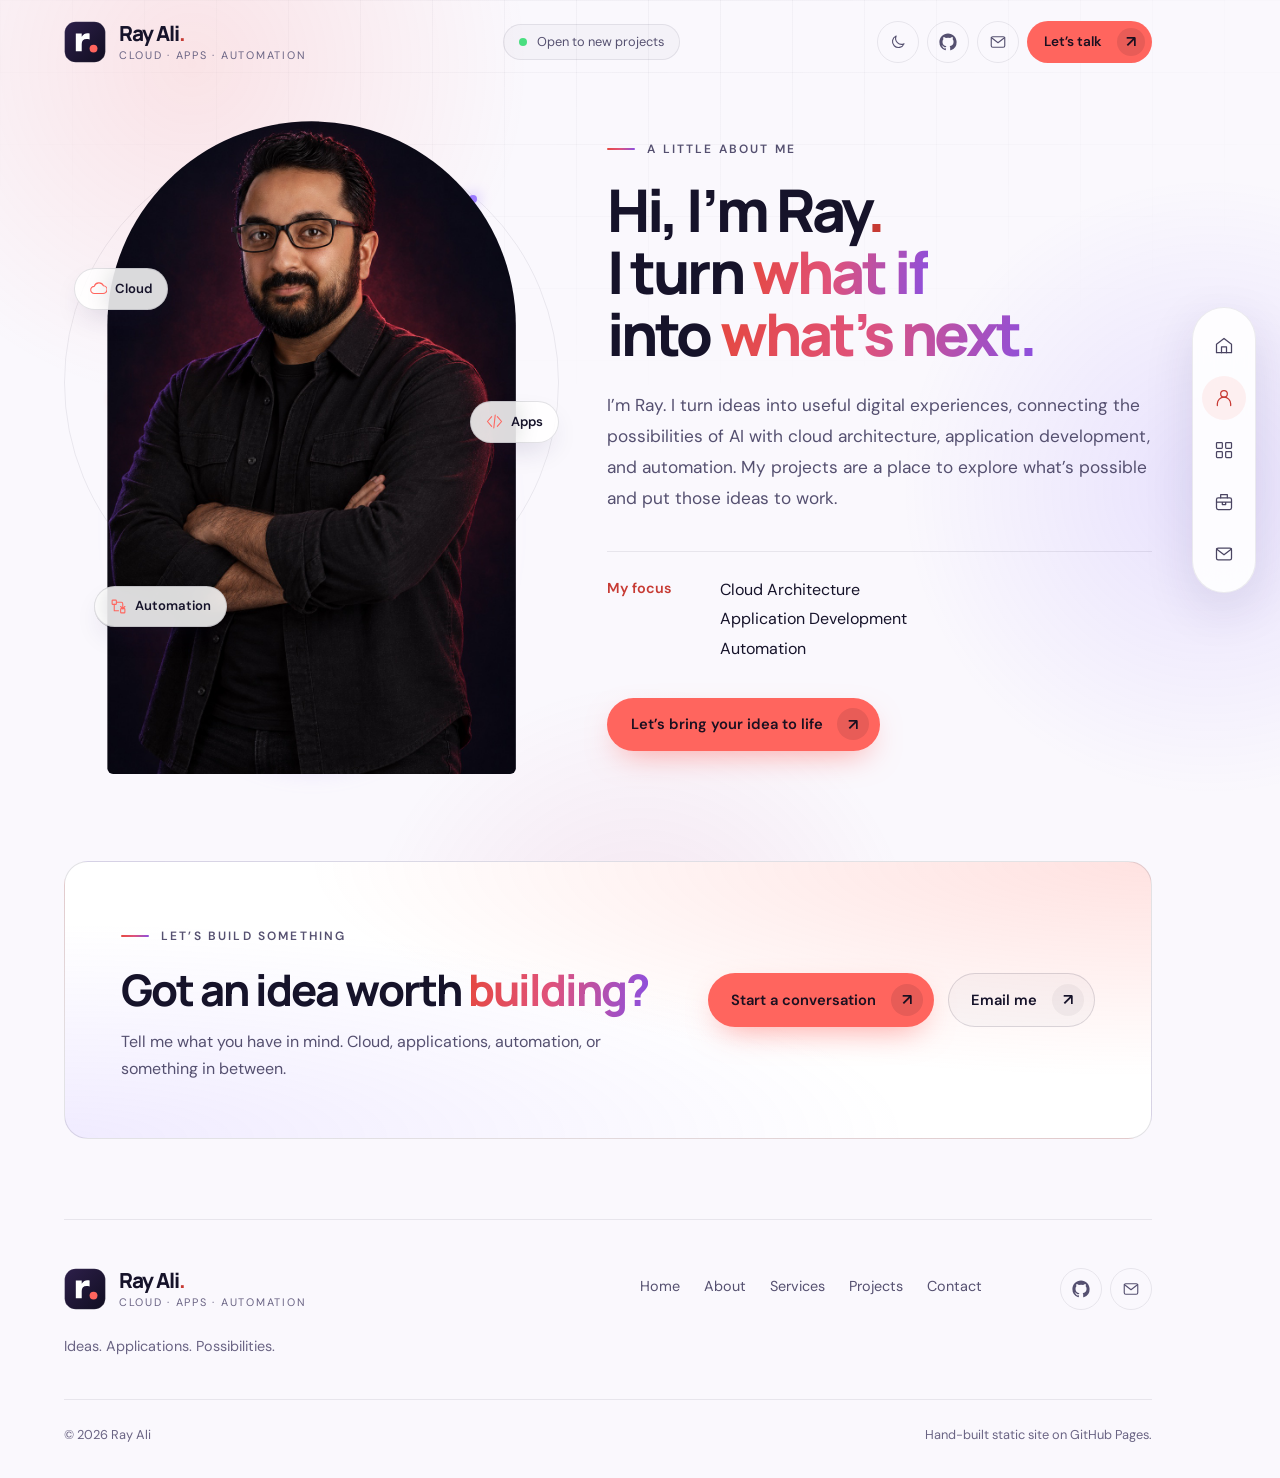
==== commit a925f029: "Add light mode, Edgewise project, reorder projects, new hero CTA, fix card hover flicker" ====
--- a/about/index.html
+++ b/about/index.html
@@ -18,7 +18,7 @@
 <link rel="preconnect" href="https://fonts.gstatic.com" crossorigin>
 <link rel="stylesheet" href="https://fonts.googleapis.com/css2?family=DM+Sans:opsz,wght@9..40,400;9..40,500;9..40,600&family=Manrope:wght@400;500;600;700;800&display=swap">
 <link rel="stylesheet" href="../assets/style.css">
-<script>document.documentElement.classList.add('js')</script>
+<script>(function(){var d=document.documentElement,t;d.classList.add('js');try{t=localStorage.getItem('theme')}catch(e){}if(t!=='light'&&t!=='dark')t=matchMedia('(prefers-color-scheme: light)').matches?'light':'dark';d.dataset.theme=t})()</script>
 <script src="../assets/site.js" defer></script>
 </head>
 <body class="page-about">
@@ -29,6 +29,7 @@
     <a class="brand" href="../index.html" aria-label="Ray Ali, home"><svg class="brand-mark" viewBox="0 0 64 64" aria-hidden="true"><defs><linearGradient id="bm-head" x1="0" y1="0" x2="1" y2="1"><stop offset="0" stop-color="#2d1f4a"/><stop offset="1" stop-color="#110e21"/></linearGradient></defs><rect x="1" y="1" width="62" height="62" rx="17" fill="url(#bm-head)" stroke="#ffffff26"/><path d="M18 46V19h9v5c3-5 7-6 12-5v9c-8-2-12 1-12 7v11z" fill="#fff"/><circle cx="45" cy="42" r="6" fill="#ff655e"/></svg><span class="brand-text"><strong>Ray Ali<span class="dot">.</span></strong><small>Cloud · Apps · Automation</small></span></a>
     <p class="status"><span class="pulse" aria-hidden="true"></span>Open to new projects</p>
     <div class="header-actions">
+      <button class="icon-btn theme-toggle" type="button" data-theme-toggle aria-label="Switch to light theme"><svg class="icon-sun" viewBox="0 0 24 24" fill="none" stroke="currentColor" stroke-width="1.5" stroke-linecap="round" stroke-linejoin="round" aria-hidden="true"><circle cx="12" cy="12" r="4"/><path d="M12 2v2M12 20v2M4.9 4.9l1.4 1.4M17.7 17.7l1.4 1.4M2 12h2M20 12h2M4.9 19.1l1.4-1.4M17.7 6.3l1.4-1.4"/></svg><svg class="icon-moon" viewBox="0 0 24 24" fill="none" stroke="currentColor" stroke-width="1.5" stroke-linecap="round" stroke-linejoin="round" aria-hidden="true"><path d="M20 14.5A8 8 0 0 1 9.5 4a8 8 0 1 0 10.5 10.5Z"/></svg></button>
       <a class="icon-btn" href="https://github.com/itsRayAli" target="_blank" rel="noopener noreferrer" aria-label="GitHub profile (opens in a new tab)"><svg viewBox="0 0 24 24" fill="currentColor" aria-hidden="true"><path d="M12 .5C5.65.5.5 5.65.5 12a11.5 11.5 0 0 0 7.86 10.92c.58.1.79-.25.79-.56v-2c-3.2.7-3.88-1.37-3.88-1.37-.52-1.33-1.28-1.69-1.28-1.69-1.04-.71.08-.7.08-.7 1.16.08 1.77 1.19 1.77 1.19 1.03 1.76 2.7 1.25 3.36.96.1-.75.4-1.25.73-1.54-2.55-.29-5.24-1.28-5.24-5.68 0-1.26.45-2.28 1.19-3.09-.12-.29-.52-1.46.11-3.05 0 0 .97-.31 3.17 1.18a11 11 0 0 1 5.77 0c2.2-1.49 3.17-1.18 3.17-1.18.63 1.59.23 2.76.11 3.05.74.81 1.19 1.83 1.19 3.09 0 4.41-2.7 5.38-5.26 5.67.41.36.78 1.06.78 2.14v3.17c0 .31.21.67.8.56A11.5 11.5 0 0 0 23.5 12C23.5 5.65 18.35.5 12 .5Z"/></svg></a>
       <a class="icon-btn" href="mailto:rehali1992@gmail.com" aria-label="Email Ray Ali"><svg viewBox="0 0 24 24" fill="none" stroke="currentColor" stroke-width="1.5" stroke-linecap="round" stroke-linejoin="round" aria-hidden="true"><rect x="3" y="5" width="18" height="14" rx="2"/><path d="m3 6 9 7 9-7"/></svg></a>
       <a class="button button-sm" href="../contact/">Let’s talk <span class="arrow" aria-hidden="true">↗</span></a>
--- a/assets/style.css
+++ b/assets/style.css
@@ -3,25 +3,106 @@
    Dark indigo + coral. Glass header, right-hand dock, aurora background.
    ========================================================================== */
 
+/* Theme tokens. Dark is the default; [data-theme="light"] below overrides them.
+   site.js sets data-theme before first paint from the saved choice or the OS. */
 :root {
   color-scheme: dark;
   --bg: #0e0c1d;
-  --panel: #1a1730;
   --ink: #f7f5ff;
+  --soft-ink: #ddd8ec;
   --muted: #bab5cc;
   --dim: #948ead;
+  --placeholder: #9d97ae;
   --accent: #ff655e;
   --accent-hover: #ff847d;
+  --accent-ink: #ff655e;          /* accent used as text */
+  --on-accent: #1b1020;
   --violet: #9b7bff;
   --line: #ffffff14;
   --line-2: #ffffff26;
+  --line-3: #ffffff45;
+  --ring: #ffffff1c;
+  --ring-faint: #ffffff0d;
+  --outline-num: #ffffff40;
+  --glass: #ffffff08;
+  --glass-2: #ffffff10;
+  --glass-3: #ffffff14;
   --grad: linear-gradient(100deg, #ff655e 0%, #ff8b72 40%, #c98bff 100%);
+  --card: linear-gradient(160deg, #201b37, #151329);
+  --header-bg: #0e0c1dcc;
+  --dock-bg: #1f1b33d9;
+  --dock-ink: #d7d3e6;
+  --tooltip-bg: #2a2542;
+  --tooltip-ink: #f7f5ff;
+  --chip-bg: #1c1832b8;
+  --pill-bg: #17132bee;
+  --cover-bg: radial-gradient(circle at 30% 15%, #2d2150, #0f0d20 72%);
+  --cover-bg-alt: radial-gradient(circle at 70% 15%, #3a1f2e, #120d1c 72%);
+  --window-bar: #15132a;
+  --window-bar-line: #ffffff10;
+  --input-bg: #0e0c1d99;
+  --input-bg-focus: #0e0c1dcc;
+  --cta-bg: #171429;
+  --shadow: #000c;
+  --shadow-soft: #0006;
+  --grid-line: #ffffff07;
+  --portrait-glow: radial-gradient(ellipse at 50% 55%, #b0304a55, #6d3cc022 45%, transparent 70%);
+  --particle-line: 190, 170, 255;
+  --particle-line-alpha: .14;
+  --particle-dot: rgba(230, 225, 255, .55);
+  --particle-accent: rgba(255, 101, 94, .8);
   --radius: 16px;
   --shell: 1320px;
   --gutter: clamp(1.25rem, 5vw, 4rem);
   --header-h: 84px;
   --ease: cubic-bezier(.2, .7, .2, 1);
   --heading: 'Manrope', system-ui, sans-serif;
+}
+
+/* Light theme: warm off-white, deep indigo ink. Accent-as-text and the gradient
+   are darkened so text keeps at least 4.5:1 (3:1 for large headings) on white. */
+:root[data-theme="light"] {
+  color-scheme: light;
+  --bg: #faf8fd;
+  --ink: #16132a;
+  --soft-ink: #3b3552;
+  --muted: #555070;
+  --dim: #6a6484;
+  --placeholder: #6f6987;
+  --accent-ink: #c73a33;
+  --line: #16132a14;
+  --line-2: #16132a24;
+  --line-3: #16132a40;
+  --ring: #16132a1f;
+  --ring-faint: #16132a12;
+  --outline-num: #16132a33;
+  --glass: #16132a06;
+  --glass-2: #16132a0b;
+  --glass-3: #16132a10;
+  --grad: linear-gradient(100deg, #e5483f 0%, #e0527a 45%, #8b4fe0 100%);
+  --card: linear-gradient(160deg, #ffffff, #f5f2fb);
+  --header-bg: #faf8fdd9;
+  --dock-bg: #ffffffe0;
+  --dock-ink: #4a4462;
+  --tooltip-bg: #1d1933;
+  --tooltip-ink: #ffffff;
+  --chip-bg: #ffffffd9;
+  --pill-bg: #fffffff2;
+  --cover-bg: radial-gradient(circle at 30% 15%, #f3edff, #e3dcf2 72%);
+  --cover-bg-alt: radial-gradient(circle at 70% 15%, #ffede9, #ece2ee 72%);
+  --window-bar: #f1eef8;
+  --window-bar-line: #16132a14;
+  --input-bg: #ffffff;
+  --input-bg-focus: #ffffff;
+  --cta-bg: #ffffff;
+  --shadow: #2a1f5a33;
+  --shadow-soft: #2a1f5a1f;
+  --grid-line: #16132a09;
+  --portrait-glow: radial-gradient(ellipse at 50% 60%, #ff655e40, #9b7bff26 45%, transparent 70%);
+  --particle-line: 110, 80, 200;
+  --particle-line-alpha: .18;
+  --particle-dot: rgba(90, 70, 160, .45);
+  --particle-accent: rgba(229, 72, 63, .75);
 }
 
 /* --- Base ---------------------------------------------------------------- */
@@ -52,8 +133,8 @@
   -webkit-box-decoration-break: clone;
   box-decoration-break: clone;
 }
-.dot { color: var(--accent); }
-::selection { background: var(--accent); color: #1b1020; }
+.dot { color: var(--accent-ink); }
+::selection { background: var(--accent); color: var(--on-accent); }
 :focus-visible { outline: 2px solid var(--accent); outline-offset: 4px; border-radius: 6px; }
 .sr-only { position: absolute; width: 1px; height: 1px; padding: 0; margin: -1px; overflow: hidden; clip: rect(0 0 0 0); white-space: nowrap; border: 0; }
 .skip { position: fixed; top: -100px; left: 1rem; padding: .8rem 1.2rem; background: var(--accent); color: #1b1020; font-weight: 600; border-radius: 8px; z-index: 100; }
@@ -67,7 +148,7 @@
 .ambient span:nth-child(3) { width: 50vw; height: 50vw; bottom: -30vw; left: 25vw; background: radial-gradient(circle, #c2417a1a, transparent 62%); animation-delay: -17s; }
 .ambient::after {
   content: ''; position: absolute; inset: 0;
-  background-image: linear-gradient(#ffffff07 1px, transparent 1px), linear-gradient(90deg, #ffffff07 1px, transparent 1px);
+  background-image: linear-gradient(var(--grid-line) 1px, transparent 1px), linear-gradient(90deg, var(--grid-line) 1px, transparent 1px);
   background-size: 72px 72px;
   -webkit-mask-image: radial-gradient(ellipse 80% 60% at 50% 0%, #000 10%, transparent 75%);
   mask-image: radial-gradient(ellipse 80% 60% at 50% 0%, #000 10%, transparent 75%);
@@ -82,7 +163,7 @@
 
 /* --- Header -------------------------------------------------------------- */
 .site-header { position: sticky; top: 0; z-index: 30; border-bottom: 1px solid transparent; transition: background .3s, border-color .3s, backdrop-filter .3s; }
-.site-header.is-scrolled { background: #0e0c1dcc; border-color: var(--line); -webkit-backdrop-filter: blur(16px) saturate(140%); backdrop-filter: blur(16px) saturate(140%); }
+.site-header.is-scrolled { background: var(--header-bg); border-color: var(--line); -webkit-backdrop-filter: blur(16px) saturate(140%); backdrop-filter: blur(16px) saturate(140%); }
 .header-inner { height: var(--header-h); display: flex; align-items: center; gap: 1.5rem; transition: height .3s var(--ease); }
 .is-scrolled .header-inner { height: 68px; }
 .brand { display: inline-flex; align-items: center; gap: .8rem; }
@@ -91,7 +172,7 @@
 .brand-text { display: flex; flex-direction: column; line-height: 1.1; }
 .brand-text strong { font: 800 1.3rem/1.1 var(--heading); letter-spacing: -.045em; }
 .brand-text small { font-size: .68rem; letter-spacing: .16em; text-transform: uppercase; color: var(--dim); margin-top: .3rem; }
-.status { margin: 0 auto; display: inline-flex; align-items: center; gap: .6rem; padding: .4rem .95rem; border: 1px solid var(--line); border-radius: 999px; background: #ffffff06; font-size: .8rem; color: var(--muted); }
+.status { margin: 0 auto; display: inline-flex; align-items: center; gap: .6rem; padding: .4rem .95rem; border: 1px solid var(--line); border-radius: 999px; background: var(--glass); font-size: .8rem; color: var(--muted); }
 .pulse { width: 8px; height: 8px; border-radius: 50%; background: #4ade80; box-shadow: 0 0 0 0 #4ade8088; animation: pulse 2.4s infinite; }
 @keyframes pulse { 70% { box-shadow: 0 0 0 8px #4ade8000; } 100% { box-shadow: 0 0 0 0 #4ade8000; } }
 .header-actions { display: flex; align-items: center; gap: .5rem; margin-left: auto; }
@@ -99,14 +180,18 @@
 .icon-btn { width: 42px; height: 42px; display: grid; place-items: center; border-radius: 50%; border: 1px solid var(--line); color: var(--muted); transition: color .2s, border-color .2s, background .2s; }
 .icon-btn svg { width: 18px; height: 18px; }
 .icon-btn:hover { color: var(--ink); border-color: #ff655e80; background: #ff655e12; }
+.theme-toggle { cursor: pointer; background: none; padding: 0; }
+.theme-toggle .icon-moon, :root[data-theme="light"] .theme-toggle .icon-sun { display: none; }
+:root[data-theme="light"] .theme-toggle .icon-moon { display: block; }
+html:not(.js) .theme-toggle { display: none; }
 
 /* --- Dock navigation ----------------------------------------------------- */
-.dock { position: fixed; right: 1.5rem; top: 50%; transform: translateY(-50%); z-index: 20; display: flex; flex-direction: column; gap: .5rem; padding: 1rem .55rem; border-radius: 3rem; background: #1f1b33d9; border: 1px solid #ffffff14; box-shadow: 0 16px 50px #0006; -webkit-backdrop-filter: blur(18px); backdrop-filter: blur(18px); }
-.dock a { position: relative; display: grid; place-items: center; width: 44px; height: 44px; border-radius: 50%; color: #d7d3e6; transition: color .2s, background .2s; }
+.dock { position: fixed; right: 1.5rem; top: 50%; transform: translateY(-50%); z-index: 20; display: flex; flex-direction: column; gap: .5rem; padding: 1rem .55rem; border-radius: 3rem; background: var(--dock-bg); border: 1px solid var(--line); box-shadow: 0 16px 50px var(--shadow-soft); -webkit-backdrop-filter: blur(18px); backdrop-filter: blur(18px); }
+.dock a { position: relative; display: grid; place-items: center; width: 44px; height: 44px; border-radius: 50%; color: var(--dock-ink); transition: color .2s, background .2s; }
 .dock svg { width: 20px; height: 20px; }
-.dock a:hover, .dock a[aria-current] { color: var(--accent); }
+.dock a:hover, .dock a[aria-current] { color: var(--accent-ink); }
 .dock a[aria-current] { background: #ff655e17; }
-.dock a span { position: absolute; right: 58px; padding: .35rem .7rem; border-radius: 6px; background: #2a2542; font-size: .8rem; white-space: nowrap; opacity: 0; pointer-events: none; transform: translateX(6px); transition: opacity .2s, transform .2s; }
+.dock a span { position: absolute; right: 58px; padding: .35rem .7rem; border-radius: 6px; background: var(--tooltip-bg); color: var(--tooltip-ink); font-size: .8rem; white-space: nowrap; opacity: 0; pointer-events: none; transform: translateX(6px); transition: opacity .2s, transform .2s; }
 .dock a:hover span, .dock a:focus-visible span { opacity: 1; transform: none; }
 @media (min-width: 1561px) { .dock { right: calc((100vw - var(--shell)) / 2 - 80px); } }
 
@@ -115,64 +200,84 @@
 .eyebrow::before { content: ''; width: 28px; height: 2px; border-radius: 2px; background: var(--grad); }
 .lead { max-width: 56ch; margin-top: 1.6rem; font-size: 1.08rem; line-height: 1.8; color: var(--muted); }
 .actions { display: flex; flex-wrap: wrap; gap: .85rem; margin-top: 2.25rem; }
-.button { display: inline-flex; align-items: center; justify-content: space-between; gap: .9rem; min-height: 50px; padding: .6rem .65rem .6rem 1.4rem; border: 1px solid transparent; border-radius: 999px; background: var(--accent); color: #1b1020; font-size: .92rem; font-weight: 600; cursor: pointer; box-shadow: 0 12px 32px -12px #ff655eaa; transition: background .2s, transform .2s var(--ease), box-shadow .2s; }
+.button { display: inline-flex; align-items: center; justify-content: space-between; gap: .9rem; min-height: 50px; padding: .6rem .65rem .6rem 1.4rem; border: 1px solid transparent; border-radius: 999px; background: var(--accent); color: var(--on-accent); font-size: .92rem; font-weight: 600; cursor: pointer; box-shadow: 0 12px 32px -12px #ff655eaa; transition: background .2s, box-shadow .2s; }
 .button .arrow { display: grid; place-items: center; width: 32px; height: 32px; border-radius: 50%; background: #1b10201a; font-size: 1rem; transition: transform .3s var(--ease); }
-.button:hover { background: var(--accent-hover); transform: translateY(-2px); box-shadow: 0 18px 36px -14px #ff655ecc; }
+.button:hover { background: var(--accent-hover); box-shadow: 0 18px 36px -14px #ff655ecc; }
 .button:hover .arrow, .text-link:hover .arrow, .project-card:hover .card-action .arrow, .next-project:hover .arrow { transform: rotate(45deg); }
-.button.secondary { background: #ffffff08; color: var(--ink); border-color: var(--line-2); box-shadow: none; }
-.button.secondary .arrow { background: #ffffff10; }
-.button.secondary:hover { background: #ffffff12; border-color: #ffffff40; }
+.button.secondary { background: var(--glass); color: var(--ink); border-color: var(--line-2); box-shadow: none; }
+.button.secondary .arrow { background: var(--glass-2); }
+.button.secondary:hover { background: var(--glass-3); border-color: var(--line-3); }
 .button-sm { min-height: 42px; padding: .35rem .4rem .35rem 1rem; font-size: .85rem; box-shadow: none; }
 .button-sm .arrow { width: 28px; height: 28px; }
 .text-link { display: inline-flex; align-items: center; gap: .6rem; min-height: 44px; font-size: .92rem; font-weight: 600; transition: color .2s; }
-.text-link .arrow { color: var(--accent); transition: transform .3s var(--ease); }
-.text-link:hover { color: var(--accent); }
+.text-link .arrow { color: var(--accent-ink); transition: transform .3s var(--ease); }
+.text-link:hover { color: var(--accent-ink); }
 .pill { display: inline-block; padding: .2rem .65rem; border: 1px solid var(--line-2); border-radius: 999px; font-size: .7rem; font-weight: 500; letter-spacing: .02em; text-transform: none; color: var(--muted); white-space: nowrap; }
 .tags { list-style: none; display: flex; flex-wrap: wrap; gap: .45rem; margin: 1.25rem 0 0; padding: 0; }
-.tags li { padding: .3rem .75rem; border: 1px solid var(--line); border-radius: 999px; background: #ffffff08; font-size: .76rem; color: #d9d4e8; }
+.tags li { padding: .3rem .75rem; border: 1px solid var(--line); border-radius: 999px; background: var(--glass); font-size: .76rem; color: var(--soft-ink); }
 
 /* --- Hero ---------------------------------------------------------------- */
 .hero { position: relative; display: grid; grid-template-columns: minmax(0, 1.1fr) minmax(0, .9fr); align-items: center; gap: 2rem; min-height: min(820px, calc(100svh - var(--header-h))); padding: 1.5rem 0 3.5rem; }
 .particles { position: absolute; top: 0; left: 50%; width: 100vw; height: 100%; transform: translateX(-50%); z-index: 0; pointer-events: none; -webkit-mask-image: radial-gradient(ellipse 60% 70% at 50% 45%, #000 25%, transparent 80%); mask-image: radial-gradient(ellipse 60% 70% at 50% 45%, #000 25%, transparent 80%); }
 .hero-copy { position: relative; z-index: 2; }
 .hero-title { font-size: clamp(2.9rem, 6.4vw, 5.7rem); line-height: 1.02; letter-spacing: -.058em; }
-.hero-title .soft { font-weight: 400; color: #ddd8ec; }
+.hero-title .soft { font-weight: 400; color: var(--soft-ink); }
 .rotator { display: inline-block; padding-bottom: .08em; background: var(--grad); -webkit-background-clip: text; background-clip: text; color: transparent; transition: opacity .35s var(--ease), transform .35s var(--ease), filter .35s; }
 .rotator.is-out { opacity: 0; transform: translateY(.3em); filter: blur(6px); }
 .hero .lead { max-width: 46ch; }
 .focus-list { list-style: none; display: flex; flex-wrap: wrap; gap: .5rem 1.25rem; margin: 3rem 0 0; padding: 0; font-size: .85rem; color: var(--dim); }
 .focus-list li { display: inline-flex; align-items: center; gap: 1.25rem; }
 .focus-list li + li::before { content: ''; width: 4px; height: 4px; border-radius: 50%; background: var(--accent); }
-.motion-toggle { position: absolute; left: 0; bottom: .5rem; z-index: 3; padding: .4rem 0; border: 0; background: none; color: var(--dim); font-size: .75rem; cursor: pointer; text-decoration: underline; text-underline-offset: 3px; text-decoration-color: #ffffff30; }
+.motion-toggle { position: absolute; left: 0; bottom: .5rem; z-index: 3; padding: .4rem 0; border: 0; background: none; color: var(--dim); font-size: .75rem; cursor: pointer; text-decoration: underline; text-underline-offset: 3px; text-decoration-color: var(--line-3); }
 .motion-toggle:hover { color: var(--ink); }
 html:not(.js) .motion-toggle { display: none; }
 
 /* Portrait */
 .portrait { position: relative; z-index: 1; height: clamp(480px, 72vh, 700px); display: flex; align-items: flex-end; justify-content: center; isolation: isolate; }
-.portrait::before { content: ''; position: absolute; inset: 12% 8% 0; z-index: -1; border-radius: 50%; background: radial-gradient(ellipse at 50% 55%, #b0304a55, #6d3cc022 45%, transparent 70%); filter: blur(10px); }
+.portrait::before { content: ''; position: absolute; inset: 12% 8% 0; z-index: -1; border-radius: 50%; background: var(--portrait-glow); filter: blur(10px); }
 .portrait img { position: relative; height: 100%; width: auto; max-width: none; object-fit: contain;
   -webkit-mask-image: linear-gradient(to right, transparent, #000 14%, #000 86%, transparent), linear-gradient(to bottom, transparent, #000 8%, #000 80%, transparent);
   -webkit-mask-composite: source-in;
   mask-image: linear-gradient(to right, transparent, #000 14%, #000 86%, transparent), linear-gradient(to bottom, transparent, #000 8%, #000 80%, transparent);
   mask-composite: intersect; }
+/* The portrait has a dark studio backdrop. In light mode, frame it in an arch
+   instead of fading it into the page, so the dark background looks intentional. */
+:root[data-theme="light"] .portrait img {
+  -webkit-mask-image: none; mask-image: none;
+  clip-path: inset(2% 4% 0 4% round 999px 999px 28px 28px); }
 .rings { position: absolute; inset: 0; z-index: -1; display: grid; place-items: center; }
-.rings span { position: absolute; top: 14%; aspect-ratio: 1; border-radius: 50%; border: 1px dashed #ffffff1c; animation: spin 60s linear infinite; }
+.rings span { position: absolute; top: 14%; aspect-ratio: 1; border-radius: 50%; border: 1px dashed var(--ring); animation: spin 60s linear infinite; }
 .rings span:nth-child(1) { width: 78%; }
-.rings span:nth-child(2) { width: 100%; top: 4%; border-style: solid; border-color: #ffffff0d; animation-direction: reverse; animation-duration: 90s; }
+.rings span:nth-child(2) { width: 100%; top: 4%; border-style: solid; border-color: var(--ring-faint); animation-direction: reverse; animation-duration: 90s; }
 .rings span::after { content: ''; position: absolute; top: 50%; left: -4px; width: 8px; height: 8px; border-radius: 50%; background: var(--accent); box-shadow: 0 0 14px var(--accent); }
 .rings span:nth-child(2)::after { top: 12%; left: 82%; background: var(--violet); box-shadow: 0 0 14px var(--violet); }
 @keyframes spin { to { transform: rotate(360deg); } }
-.chip { position: absolute; z-index: 2; display: inline-flex; align-items: center; gap: .5rem; padding: .55rem .95rem; border: 1px solid #ffffff1f; border-radius: 999px; background: #1c1832b8; -webkit-backdrop-filter: blur(12px); backdrop-filter: blur(12px); box-shadow: 0 12px 30px -10px #000a; font-size: .82rem; font-weight: 600; animation: float 7s ease-in-out infinite; }
+.chip { position: absolute; z-index: 2; display: inline-flex; align-items: center; gap: .5rem; padding: .55rem .95rem; border: 1px solid var(--ring); border-radius: 999px; background: var(--chip-bg); -webkit-backdrop-filter: blur(12px); backdrop-filter: blur(12px); box-shadow: 0 12px 30px -10px var(--shadow); font-size: .82rem; font-weight: 600; animation: float 7s ease-in-out infinite; }
 .chip svg { width: 17px; height: 17px; color: var(--accent); }
 .chip-0 { top: 24%; left: 2%; }
 .chip-1 { top: 44%; right: 0; animation-delay: -2.3s; }
 .chip-2 { bottom: 22%; left: 6%; animation-delay: -4.6s; }
 @keyframes float { 50% { transform: translateY(-10px); } }
-.orbit-badge { position: absolute; right: 4%; bottom: 7%; z-index: 3; width: 124px; height: 124px; display: grid; place-items: center; border-radius: 50%; background: radial-gradient(circle, #1c1832 55%, #1c183200 72%); }
-.orbit-badge svg { position: absolute; inset: 0; width: 100%; height: 100%; animation: spin 18s linear infinite; }
-.orbit-badge text { fill: #ebe7f7; font: 700 10px var(--heading); letter-spacing: .12em; }
-.orbit-badge .arrow { width: 48px; height: 48px; display: grid; place-items: center; border-radius: 50%; background: var(--accent); color: #1b1020; font-size: 1.2rem; transition: transform .35s var(--ease); }
-.orbit-badge:hover .arrow { transform: rotate(45deg) scale(1.06); }
+/* "See my work" pill: a light travels around the border, the arrow pings,
+   and on hover the arrow slides out and a fresh one slides in. Nothing moves
+   the pill itself, so hovering can't jitter. */
+@property --cta-angle { syntax: '<angle>'; initial-value: 0deg; inherits: false; }
+.work-cta { position: absolute; right: 2%; bottom: 9%; z-index: 3; display: inline-flex; align-items: center; gap: .9rem; padding: .4rem .4rem .4rem 1.15rem; border: 1px solid transparent; border-radius: 999px;
+  background: linear-gradient(var(--pill-bg), var(--pill-bg)) padding-box, conic-gradient(from var(--cta-angle), var(--ring) 0 60%, #ff655e 78%, #c98bff 90%, var(--ring) 100%) border-box;
+  -webkit-backdrop-filter: blur(12px); backdrop-filter: blur(12px);
+  box-shadow: 0 16px 36px -14px var(--shadow), 0 0 30px -14px #ff655e88;
+  animation: cta-border 4s linear infinite; transition: box-shadow .3s; }
+.work-cta:hover { box-shadow: 0 16px 36px -14px var(--shadow), 0 0 42px -10px #ff655ebb; }
+@keyframes cta-border { to { --cta-angle: 360deg; } }
+.work-cta-label { display: flex; flex-direction: column; font: 700 .95rem/1.2 var(--heading); letter-spacing: -.01em; }
+.work-cta-label small { font: 600 .62rem/1.3 'DM Sans', system-ui, sans-serif; letter-spacing: .16em; text-transform: uppercase; color: var(--dim); }
+.work-cta-arrow { position: relative; width: 42px; height: 42px; flex: none; overflow: hidden; border-radius: 50%; background: var(--accent); color: var(--on-accent); font-weight: 700; animation: cta-ping 2.6s ease-out infinite; transition: background .2s; }
+.work-cta-arrow i { position: absolute; inset: 0; display: grid; place-items: center; font-style: normal; transition: transform .45s var(--ease); }
+.work-cta-arrow i + i { transform: translateX(-130%); }
+.work-cta:hover .work-cta-arrow { background: var(--accent-hover); }
+.work-cta:hover .work-cta-arrow i:first-child { transform: translateX(130%); }
+.work-cta:hover .work-cta-arrow i + i { transform: none; }
+@keyframes cta-ping { 0% { box-shadow: 0 0 0 0 #ff655e80; } 70%, 100% { box-shadow: 0 0 0 12px #ff655e00; } }
 
 /* Hero entrance */
 @media (prefers-reduced-motion: no-preference) {
@@ -194,34 +299,39 @@
 
 /* Project cards */
 .project-grid { display: grid; grid-template-columns: repeat(2, minmax(0, 1fr)); gap: 1.5rem; }
-.project-card { position: relative; display: flex; flex-direction: column; overflow: hidden; border: 1px solid var(--line); border-radius: var(--radius); background: linear-gradient(160deg, #1e1a34, #141226); transition: translate .35s var(--ease), border-color .35s, box-shadow .35s; }
-.project-card:hover { translate: 0 -6px; border-color: #ff655e66; box-shadow: 0 30px 60px -30px #ff655e55; }
+/* Hover feedback stays inside the card (border, glow, image zoom). Lifting the
+   card itself moved it out from under the cursor and made it flicker. */
+.project-card { position: relative; display: flex; flex-direction: column; overflow: hidden; border: 1px solid var(--line); border-radius: var(--radius); background: var(--card); transition: border-color .35s, box-shadow .35s; }
+.project-card:hover { border-color: #ff655e66; box-shadow: 0 30px 60px -30px #ff655e55; }
 .card-cover { position: relative; overflow: hidden; }
 .card-copy { display: flex; flex-direction: column; flex: 1; padding: 1.75rem; }
-.card-meta { display: flex; flex-wrap: wrap; align-items: center; gap: .6rem; font-size: .72rem; font-weight: 600; letter-spacing: .14em; text-transform: uppercase; color: var(--accent); }
+.card-meta { display: flex; flex-wrap: wrap; align-items: center; gap: .6rem; font-size: .72rem; font-weight: 600; letter-spacing: .14em; text-transform: uppercase; color: var(--accent-ink); }
 .project-card h3 { margin: .8rem 0 .5rem; font-size: 1.35rem; line-height: 1.2; }
 .card-summary { color: var(--muted); }
 .card-action { display: flex; align-items: center; justify-content: space-between; margin-top: auto; padding-top: 1.5rem; font-size: .9rem; font-weight: 600; }
-.card-action .arrow { width: 38px; height: 38px; display: grid; place-items: center; border-radius: 50%; background: var(--accent); color: #1b1020; transition: transform .35s var(--ease); }
+.card-action .arrow { width: 38px; height: 38px; display: grid; place-items: center; border-radius: 50%; background: var(--accent); color: var(--on-accent); transition: transform .35s var(--ease); }
 .featured { grid-column: 1 / -1; display: grid; grid-template-columns: 1.45fr 1fr; }
-.featured .card-cover { display: flex; align-items: center; padding: clamp(1rem, 2.5vw, 2.25rem); background: radial-gradient(circle at 30% 15%, #2d2150, #0f0d20 72%); }
+.featured .card-cover { display: flex; align-items: center; padding: clamp(1rem, 2.5vw, 2.25rem); background: var(--cover-bg); }
 .featured .card-copy { justify-content: center; padding: clamp(1.75rem, 3vw, 2.75rem); }
 .featured h3 { font-size: clamp(1.8rem, 2.8vw, 2.6rem); }
 .featured .window img { aspect-ratio: 16 / 10; object-fit: cover; object-position: 50% 0; }
 .featured.reverse { grid-template-columns: 1fr 1.45fr; }
-.featured.reverse .card-cover { order: 2; background: radial-gradient(circle at 70% 15%, #3a1f2e, #120d1c 72%); }
+.featured .card-cover > .art, .gallery-hero .art { display: block; width: 100%; height: auto; border: 1px solid var(--ring); border-radius: 10px; box-shadow: 0 30px 60px -25px var(--shadow); }
+.featured .card-cover > .art { aspect-ratio: 16 / 10; object-fit: cover; transition: transform .6s var(--ease); }
+.project-card:hover .card-cover > .art { transform: scale(1.03); }
+.featured.reverse .card-cover { order: 2; background: var(--cover-bg-alt); }
 .upcoming.wide { grid-column: 1 / -1; }
 .featured .card-action { margin-top: 2rem; border-top: 1px solid var(--line); }
 .upcoming { display: grid; grid-template-columns: 110px 1fr; }
-.upcoming .card-cover { border-right: 1px solid var(--line); background: repeating-linear-gradient(135deg, #ffffff05 0 10px, transparent 10px 20px); }
+.upcoming .card-cover { border-right: 1px solid var(--line); background: repeating-linear-gradient(135deg, var(--glass) 0 10px, transparent 10px 20px); }
 .placeholder-cover { height: 100%; display: grid; place-items: center; }
-.placeholder-cover span { font: 800 3.4rem/1 var(--heading); color: transparent; -webkit-text-stroke: 1px #ffffff40; }
+.placeholder-cover span { font: 800 3.4rem/1 var(--heading); color: transparent; -webkit-text-stroke: 1px var(--outline-num); }
 .upcoming .card-action { color: var(--muted); }
-.upcoming .card-action .arrow { background: #ffffff10; color: var(--ink); }
+.upcoming .card-action .arrow { background: var(--glass-2); color: var(--ink); }
 
 /* Browser-style frame for screenshots */
-.window { width: 100%; overflow: hidden; border: 1px solid #ffffff1c; border-radius: 10px; background: #0b0a16; box-shadow: 0 30px 60px -25px #000c; }
-.window-bar { display: flex; gap: 6px; padding: 9px 12px; border-bottom: 1px solid #ffffff10; background: #15132a; }
+.window { width: 100%; overflow: hidden; border: 1px solid var(--ring); border-radius: 10px; background: #0b0a16; box-shadow: 0 30px 60px -25px var(--shadow); }
+.window-bar { display: flex; gap: 6px; padding: 9px 12px; border-bottom: 1px solid var(--window-bar-line); background: var(--window-bar); }
 .window-bar i { width: 9px; height: 9px; border-radius: 50%; background: #ff655e99; }
 .window-bar i:nth-child(2) { background: #ffbd4a88; }
 .window-bar i:nth-child(3) { background: #4ade8077; }
@@ -230,12 +340,12 @@
 
 /* Services */
 .services-grid { display: grid; grid-template-columns: repeat(3, minmax(0, 1fr)); gap: 1.5rem; }
-.service-card { position: relative; display: flex; flex-direction: column; overflow: hidden; padding: 2rem; border: 1px solid var(--line); border-radius: var(--radius); background: linear-gradient(160deg, #211c38, #15132a); transition: translate .35s var(--ease), border-color .35s; }
+.service-card { position: relative; display: flex; flex-direction: column; overflow: hidden; padding: 2rem; border: 1px solid var(--line); border-radius: var(--radius); background: var(--card); transition: border-color .35s; }
 .service-card::after { content: ''; position: absolute; right: -80px; bottom: -80px; width: 240px; height: 240px; border-radius: 50%; background: radial-gradient(circle, #ff655e26, transparent 70%); opacity: 0; transition: opacity .4s; pointer-events: none; }
-.service-card:hover { translate: 0 -6px; border-color: #ff655e55; }
+.service-card:hover { border-color: #ff655e55; }
 .service-card:hover::after { opacity: 1; }
 .service-top { display: flex; align-items: center; justify-content: space-between; }
-.service-icon { width: 56px; height: 56px; display: grid; place-items: center; border: 1px solid #ff655e38; border-radius: 16px; background: linear-gradient(145deg, #ff655e22, #9b7bff18); color: var(--accent); }
+.service-icon { width: 56px; height: 56px; display: grid; place-items: center; border: 1px solid #ff655e38; border-radius: 16px; background: linear-gradient(145deg, #ff655e22, #9b7bff18); color: var(--accent-ink); }
 .service-icon svg { width: 26px; height: 26px; }
 .service-num { font: 700 .85rem var(--heading); color: var(--dim); }
 .service-card h2, .service-card h3 { margin-top: 1.75rem; font-size: 1.4rem; line-height: 1.25; letter-spacing: -.03em; }
@@ -247,7 +357,7 @@
 .home-about p:not(.eyebrow) { color: var(--muted); font-size: 1.05rem; margin-bottom: 1rem; }
 
 /* Call to action */
-.cta-band { position: relative; overflow: hidden; display: flex; flex-wrap: wrap; align-items: center; justify-content: space-between; gap: 2rem; margin: 1rem 0 5rem; padding: clamp(2rem, 5vw, 3.5rem); border: 1px solid #ffffff1c; border-radius: 24px; background: radial-gradient(ellipse at 100% 0%, #ff655e30, transparent 55%), radial-gradient(ellipse at 0% 100%, #9b7bff26, transparent 55%), #171429; }
+.cta-band { position: relative; overflow: hidden; display: flex; flex-wrap: wrap; align-items: center; justify-content: space-between; gap: 2rem; margin: 1rem 0 5rem; padding: clamp(2rem, 5vw, 3.5rem); border: 1px solid var(--ring); border-radius: 24px; background: radial-gradient(ellipse at 100% 0%, #ff655e30, transparent 55%), radial-gradient(ellipse at 0% 100%, #9b7bff26, transparent 55%), var(--cta-bg); }
 .cta-band h2 { font-size: clamp(1.9rem, 3.4vw, 2.8rem); }
 .cta-band p:not(.eyebrow) { max-width: 48ch; margin-top: .8rem; color: var(--muted); }
 .cta-band .actions { margin-top: 0; }
@@ -265,21 +375,21 @@
 .portrait-about { height: clamp(460px, 74vh, 680px); }
 .about-copy h1 { font-size: clamp(2.7rem, 4.6vw, 4.2rem); }
 .about-focus { display: grid; grid-template-columns: auto 1fr; column-gap: 3rem; row-gap: .15rem; margin: 2.25rem 0; padding-top: 1.5rem; border-top: 1px solid var(--line); }
-.about-focus dt { grid-row: 1 / span 3; color: var(--accent); font-size: .9rem; font-weight: 600; }
+.about-focus dt { grid-row: 1 / span 3; color: var(--accent-ink); font-size: .9rem; font-weight: 600; }
 .about-focus dd { grid-column: 2; margin: 0; }
 
 /* Contact */
 .contact-layout { display: grid; grid-template-columns: 1fr 1fr; gap: clamp(2rem, 6vw, 5rem); align-items: start; padding: clamp(2.5rem, 6vw, 4.5rem) 0 5rem; }
 .contact-layout h1 { font-size: clamp(2.8rem, 4.8vw, 4.5rem); }
-.email-link { display: inline-flex; align-items: center; gap: .6rem; margin: 2rem 0 .5rem; font-size: 1.15rem; font-weight: 600; color: var(--accent); overflow-wrap: anywhere; }
+.email-link { display: inline-flex; align-items: center; gap: .6rem; margin: 2rem 0 .5rem; font-size: 1.15rem; font-weight: 600; color: var(--accent-ink); overflow-wrap: anywhere; }
 .email-link + .text-link { display: flex; width: fit-content; }
-.contact-layout form { padding: clamp(1.4rem, 3vw, 2.25rem); border: 1px solid var(--line-2); border-radius: 20px; background: linear-gradient(160deg, #211c38, #15132a); box-shadow: 0 30px 80px -40px #000c; }
+.contact-layout form { padding: clamp(1.4rem, 3vw, 2.25rem); border: 1px solid var(--line-2); border-radius: 20px; background: var(--card); box-shadow: 0 30px 80px -40px var(--shadow); }
 .contact-layout form h2 { margin-bottom: 1.25rem; font-size: 1.5rem; }
-.contact-layout label { display: block; margin: 1rem 0 .4rem; font-size: .85rem; color: #dcd7ea; }
-input, select, textarea { width: 100%; padding: .75rem .9rem; border: 1px solid var(--line-2); border-radius: 10px; background: #0e0c1d99; color: var(--ink); font-size: 1rem; transition: border-color .2s, background .2s; }
-input:hover, select:hover, textarea:hover { border-color: #ffffff45; }
-input:focus, select:focus, textarea:focus { border-color: var(--accent); background: #0e0c1dcc; }
-input::placeholder, textarea::placeholder { color: #9d97ae; }
+.contact-layout label { display: block; margin: 1rem 0 .4rem; font-size: .85rem; color: var(--soft-ink); }
+input, select, textarea { width: 100%; padding: .75rem .9rem; border: 1px solid var(--line-2); border-radius: 10px; background: var(--input-bg); color: var(--ink); font-size: 1rem; transition: border-color .2s, background .2s; }
+input:hover, select:hover, textarea:hover { border-color: var(--line-3); }
+input:focus, select:focus, textarea:focus { border-color: var(--accent); background: var(--input-bg-focus); }
+input::placeholder, textarea::placeholder { color: var(--placeholder); }
 textarea { resize: vertical; }
 .contact-layout .button { margin-top: 1.4rem; }
 .form-note, #form-status { margin-top: 1rem; font-size: .82rem; color: var(--muted); }
@@ -289,14 +399,14 @@
 .back-link { color: var(--muted); }
 .project-intro { max-width: 900px; padding: 2rem 0 3rem; }
 .project-intro h1 { font-size: clamp(3rem, 6.5vw, 5.5rem); }
-.project-intro h2 { margin-top: 1rem; font-size: clamp(1.25rem, 2vw, 1.6rem); font-weight: 500; letter-spacing: -.02em; color: #ddd8ec; }
-.gallery-hero { margin-bottom: 3.5rem; padding: clamp(.6rem, 2vw, 1.5rem); border: 1px solid var(--line); border-radius: 20px; background: radial-gradient(circle at 20% 0%, #2d2150, #0f0d20 72%); }
+.project-intro h2 { margin-top: 1rem; font-size: clamp(1.25rem, 2vw, 1.6rem); font-weight: 500; letter-spacing: -.02em; color: var(--soft-ink); }
+.gallery-hero { margin-bottom: 3.5rem; padding: clamp(.6rem, 2vw, 1.5rem); border: 1px solid var(--line); border-radius: 20px; background: var(--cover-bg); }
 .gallery-hero .window a { display: block; }
 .showcase-shot { margin: 0; }
 .showcase-shot figcaption { display: flex; flex-wrap: wrap; justify-content: space-between; gap: .5rem 1rem; margin-top: .9rem; font-size: .82rem; color: var(--muted); }
 .showcase-shot figcaption span { color: var(--ink); }
 .feature-grid { display: grid; grid-template-columns: repeat(4, minmax(0, 1fr)); gap: 1.25rem; margin-bottom: 3.5rem; padding-bottom: 3.5rem; border-bottom: 1px solid var(--line); }
-.feature-grid > div { padding: 1.5rem; border: 1px solid var(--line); border-radius: var(--radius); background: #ffffff05; }
+.feature-grid > div { padding: 1.5rem; border: 1px solid var(--line); border-radius: var(--radius); background: var(--glass); }
 .feature-grid h2 { font-size: 1.1rem; letter-spacing: -.02em; }
 .feature-grid h2::before { content: ''; display: block; width: 24px; height: 2px; margin-bottom: 1rem; border-radius: 2px; background: var(--grad); }
 .feature-grid p { margin-top: .6rem; font-size: .92rem; color: var(--muted); }
@@ -307,14 +417,14 @@
 .gallery .showcase-shot a:hover img { transform: scale(1.03); }
 .gallery .showcase-shot:only-child { grid-column: 1 / -1; }
 .gallery .showcase-shot:only-child img { aspect-ratio: auto; object-fit: contain; }
-.coming-project { grid-column: 1 / -1; padding: 4rem; border: 1px dashed var(--line-2); border-radius: 20px; text-align: center; background: #ffffff04; }
-.coming-project span { font: 800 7rem/1 var(--heading); color: transparent; -webkit-text-stroke: 1px #ffffff40; }
+.coming-project { grid-column: 1 / -1; padding: 4rem; border: 1px dashed var(--line-2); border-radius: 20px; text-align: center; background: var(--glass); }
+.coming-project span { font: 800 7rem/1 var(--heading); color: transparent; -webkit-text-stroke: 1px var(--outline-num); }
 .coming-project p { margin-top: 1.25rem; color: var(--muted); }
-.next-project { display: flex; align-items: center; justify-content: space-between; gap: 1rem 2rem; flex-wrap: wrap; margin: 4rem 0 5rem; padding: 2rem; border: 1px solid var(--line); border-radius: var(--radius); background: #ffffff04; transition: border-color .25s; }
+.next-project { display: flex; align-items: center; justify-content: space-between; gap: 1rem 2rem; flex-wrap: wrap; margin: 4rem 0 5rem; padding: 2rem; border: 1px solid var(--line); border-radius: var(--radius); background: var(--glass); transition: border-color .25s; }
 .next-project:hover { border-color: #ff655e66; }
 .next-project > span { font-size: .75rem; font-weight: 600; letter-spacing: .16em; text-transform: uppercase; color: var(--muted); }
 .next-project strong { display: inline-flex; align-items: center; gap: .75rem; font: 700 clamp(1.3rem, 2.5vw, 2rem)/1.2 var(--heading); letter-spacing: -.03em; }
-.next-project .arrow { color: var(--accent); transition: transform .35s var(--ease); }
+.next-project .arrow { color: var(--accent-ink); transition: transform .35s var(--ease); }
 
 /* --- Footer -------------------------------------------------------------- */
 .site-footer { padding: 3rem 0 2rem; border-top: 1px solid var(--line); }
@@ -349,14 +459,15 @@
 }
 @media (max-width: 960px) {
   .status { display: none; }
+  .status + .header-actions { margin-left: auto; }
   .hero { grid-template-columns: 1fr; min-height: 0; padding-bottom: 3rem; }
   .hero-copy { padding-top: 1.5rem; }
   .portrait-hero { height: clamp(460px, 110vw, 600px); max-width: 520px; width: 100%; justify-self: center; }
   .motion-toggle { position: static; justify-self: start; }
   .services-grid { grid-template-columns: 1fr; }
   .home-about { grid-template-columns: 1fr; }
-  .about-layout { grid-template-columns: 1fr; min-height: 0; }
-  .about-layout .portrait-about { order: 2; max-width: 520px; width: 100%; justify-self: center; }
+  .about-layout { grid-template-columns: minmax(0, 1fr); min-height: 0; }
+  .about-layout .portrait-about { order: 2; height: clamp(440px, 110vw, 600px); max-width: 520px; width: 100%; justify-self: center; }
   .contact-layout { grid-template-columns: 1fr; }
   .footer-top { grid-template-columns: 1fr; }
 }
@@ -374,18 +485,18 @@
   .gallery .showcase-shot img { aspect-ratio: auto; object-fit: contain; }
   .feature-grid { gap: 1rem; }
   .chip { font-size: .75rem; padding: .45rem .8rem; }
-  .orbit-badge { width: 104px; height: 104px; right: 0; }
-  .orbit-badge .arrow { width: 42px; height: 42px; }
+  .work-cta { right: 0; bottom: 6%; gap: .7rem; padding-left: 1rem; }
+  .work-cta-arrow { width: 38px; height: 38px; }
   .next-project { padding: 1.5rem; }
   .coming-project { padding: 3rem 1.5rem; }
   .coming-project span { font-size: 5rem; }
   .dock { top: auto; right: auto; left: 50%; bottom: max(.75rem, env(safe-area-inset-bottom)); transform: translateX(-50%); flex-direction: row; gap: .15rem; padding: .4rem; border-radius: 18px; }
   .dock a { width: 58px; height: 52px; display: flex; flex-direction: column; justify-content: center; gap: 3px; border-radius: 12px; }
-  .dock a span { position: static; display: block; padding: 0; background: none; font-size: .66rem; opacity: 1; transform: none; }
+  .dock a span { position: static; display: block; padding: 0; background: none; color: inherit; font-size: .66rem; opacity: 1; transform: none; }
   .dock svg { width: 19px; height: 19px; }
 }
 @media (max-width: 520px) {
-  .header-actions .icon-btn { display: none; }
+  .header-actions .icon-btn:not(.theme-toggle) { display: none; }
   .brand-text small { display: none; }
   .focus-list { margin-top: 2rem; }
   .actions .button { flex: 1 1 auto; }
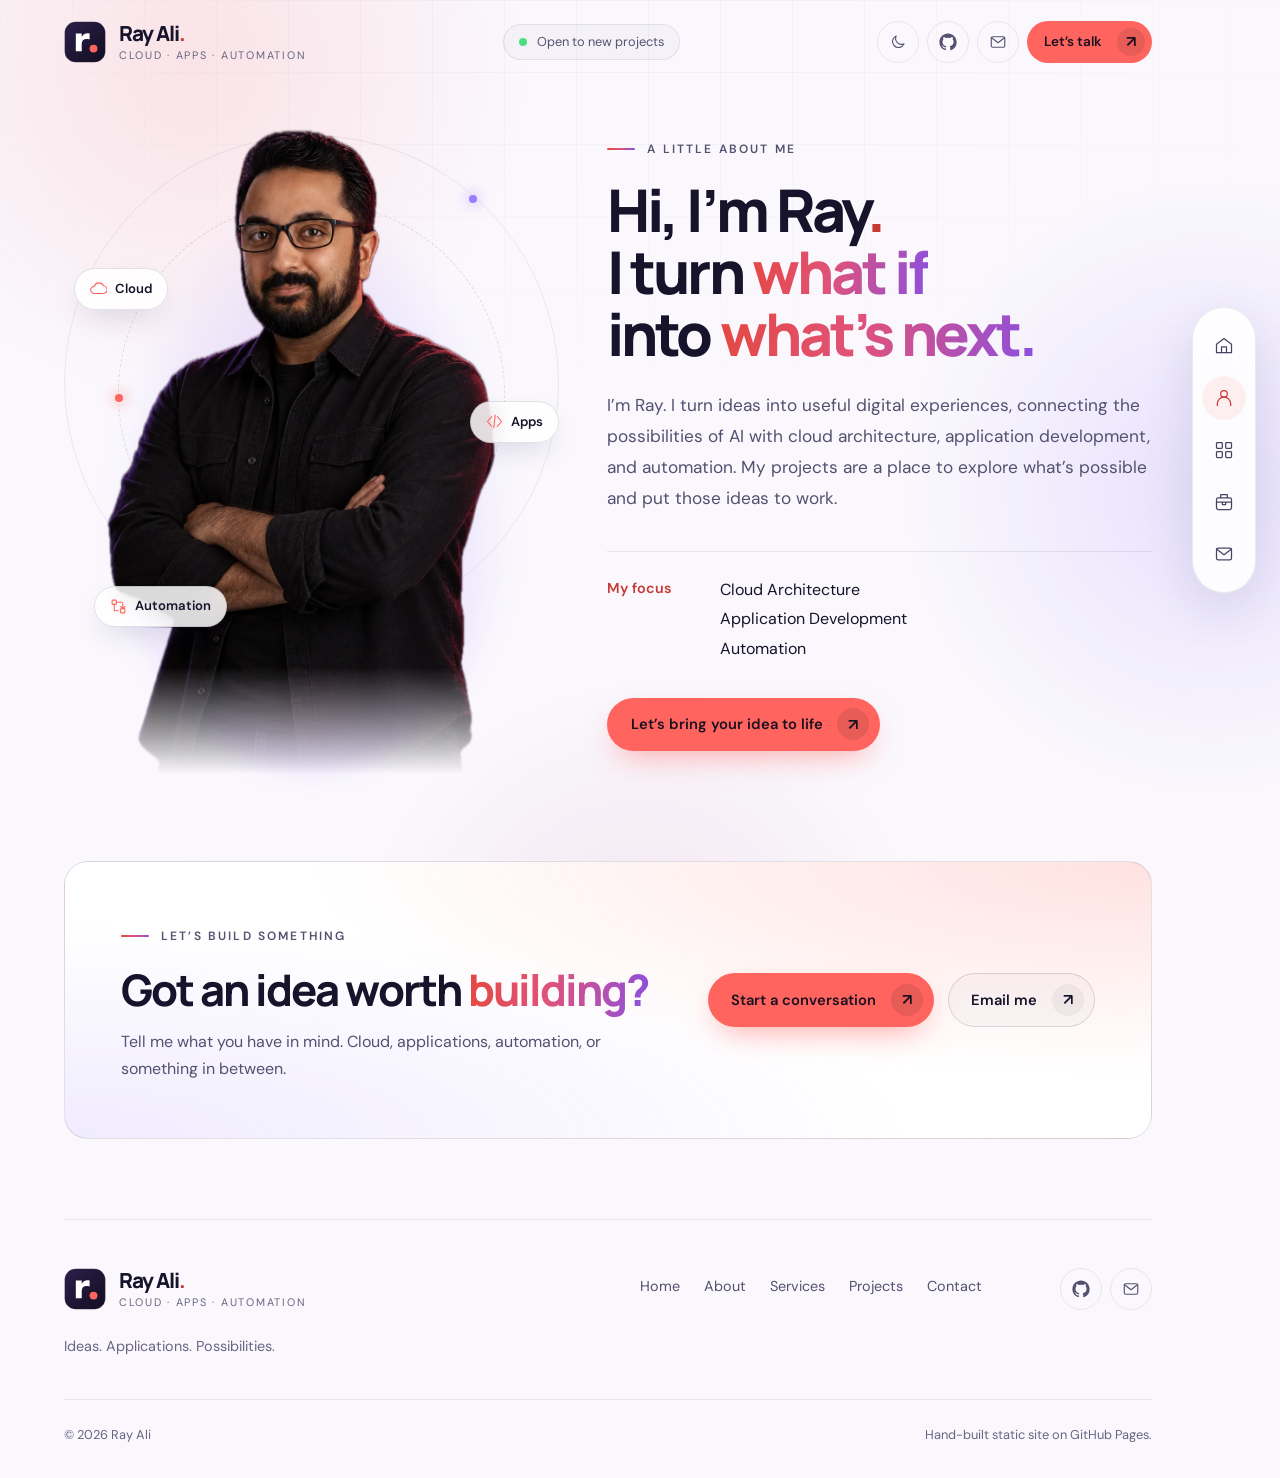
==== commit 7fc9d9d4: "Light mode: transparent portrait cutout instead of arch frame" ====
--- a/about/index.html
+++ b/about/index.html
@@ -40,7 +40,7 @@
 <div class="site-shell">
 <main id="main">
 <section class="about-layout">
-  <div class="portrait portrait-about"><div class="rings" aria-hidden="true"><span></span><span></span></div><img src="../assets/ray-portrait-noir.jpg" alt="AI-generated portrait of Ray Ali standing with his arms crossed" width="1024" height="1536" fetchpriority="high"><span class="chip chip-0" aria-hidden="true"><svg viewBox="0 0 24 24" fill="none" stroke="currentColor" stroke-width="1.5" stroke-linecap="round" stroke-linejoin="round" aria-hidden="true"><path d="M6 19a5 5 0 1 1 0-10 7 7 0 0 1 13-1 5.5 5.5 0 0 1-1 11Z"/></svg>Cloud</span><span class="chip chip-1" aria-hidden="true"><svg viewBox="0 0 24 24" fill="none" stroke="currentColor" stroke-width="1.5" stroke-linecap="round" stroke-linejoin="round" aria-hidden="true"><path d="m8 5-6 7 6 7m8-14 6 7-6 7m-3-16-2 18"/></svg>Apps</span><span class="chip chip-2" aria-hidden="true"><svg viewBox="0 0 24 24" fill="none" stroke="currentColor" stroke-width="1.5" stroke-linecap="round" stroke-linejoin="round" aria-hidden="true"><rect x="3" y="3" width="6" height="6" rx="1"/><rect x="15" y="15" width="6" height="6" rx="1"/><path d="M9 6h7a2 2 0 0 1 2 2v7M15 12l3 3 3-3M6 9v9h6"/></svg>Automation</span></div>
+  <div class="portrait portrait-about"><div class="rings" aria-hidden="true"><span></span><span></span></div><img class="portrait-dark" src="../assets/ray-portrait-noir.jpg" alt="AI-generated portrait of Ray Ali standing with his arms crossed" width="1024" height="1536" loading="lazy" fetchpriority="high"><img class="portrait-light" src="../assets/ray-portrait-light.webp" alt="AI-generated portrait of Ray Ali standing with his arms crossed" width="1024" height="1536" loading="lazy" fetchpriority="high"><span class="chip chip-0" aria-hidden="true"><svg viewBox="0 0 24 24" fill="none" stroke="currentColor" stroke-width="1.5" stroke-linecap="round" stroke-linejoin="round" aria-hidden="true"><path d="M6 19a5 5 0 1 1 0-10 7 7 0 0 1 13-1 5.5 5.5 0 0 1-1 11Z"/></svg>Cloud</span><span class="chip chip-1" aria-hidden="true"><svg viewBox="0 0 24 24" fill="none" stroke="currentColor" stroke-width="1.5" stroke-linecap="round" stroke-linejoin="round" aria-hidden="true"><path d="m8 5-6 7 6 7m8-14 6 7-6 7m-3-16-2 18"/></svg>Apps</span><span class="chip chip-2" aria-hidden="true"><svg viewBox="0 0 24 24" fill="none" stroke="currentColor" stroke-width="1.5" stroke-linecap="round" stroke-linejoin="round" aria-hidden="true"><rect x="3" y="3" width="6" height="6" rx="1"/><rect x="15" y="15" width="6" height="6" rx="1"/><path d="M9 6h7a2 2 0 0 1 2 2v7M15 12l3 3 3-3M6 9v9h6"/></svg>Automation</span></div>
   <div class="about-copy">
     <p class="eyebrow">A little about me</p>
     <h1>Hi, I’m Ray<span class="dot">.</span><br>I turn <em>what if</em><br>into <em>what’s next.</em></h1>
--- a/assets/style.css
+++ b/assets/style.css
@@ -240,11 +240,14 @@
   -webkit-mask-composite: source-in;
   mask-image: linear-gradient(to right, transparent, #000 14%, #000 86%, transparent), linear-gradient(to bottom, transparent, #000 8%, #000 80%, transparent);
   mask-composite: intersect; }
-/* The portrait has a dark studio backdrop. In light mode, frame it in an arch
-   instead of fading it into the page, so the dark background looks intentional. */
-:root[data-theme="light"] .portrait img {
-  -webkit-mask-image: none; mask-image: none;
-  clip-path: inset(2% 4% 0 4% round 999px 999px 28px 28px); }
+/* Light mode swaps in a transparent cutout of the same portrait, so it sits
+   directly on the page. Only the bottom fades. (No drop-shadow filter: combined
+   with the mask it tinted the image's whole rectangle into a visible box.) */
+.portrait .portrait-light, :root[data-theme="light"] .portrait .portrait-dark { display: none; }
+:root[data-theme="light"] .portrait .portrait-light {
+  display: block;
+  -webkit-mask-image: linear-gradient(to bottom, #000 84%, transparent);
+  mask-image: linear-gradient(to bottom, #000 84%, transparent); }
 .rings { position: absolute; inset: 0; z-index: -1; display: grid; place-items: center; }
 .rings span { position: absolute; top: 14%; aspect-ratio: 1; border-radius: 50%; border: 1px dashed var(--ring); animation: spin 60s linear infinite; }
 .rings span:nth-child(1) { width: 78%; }
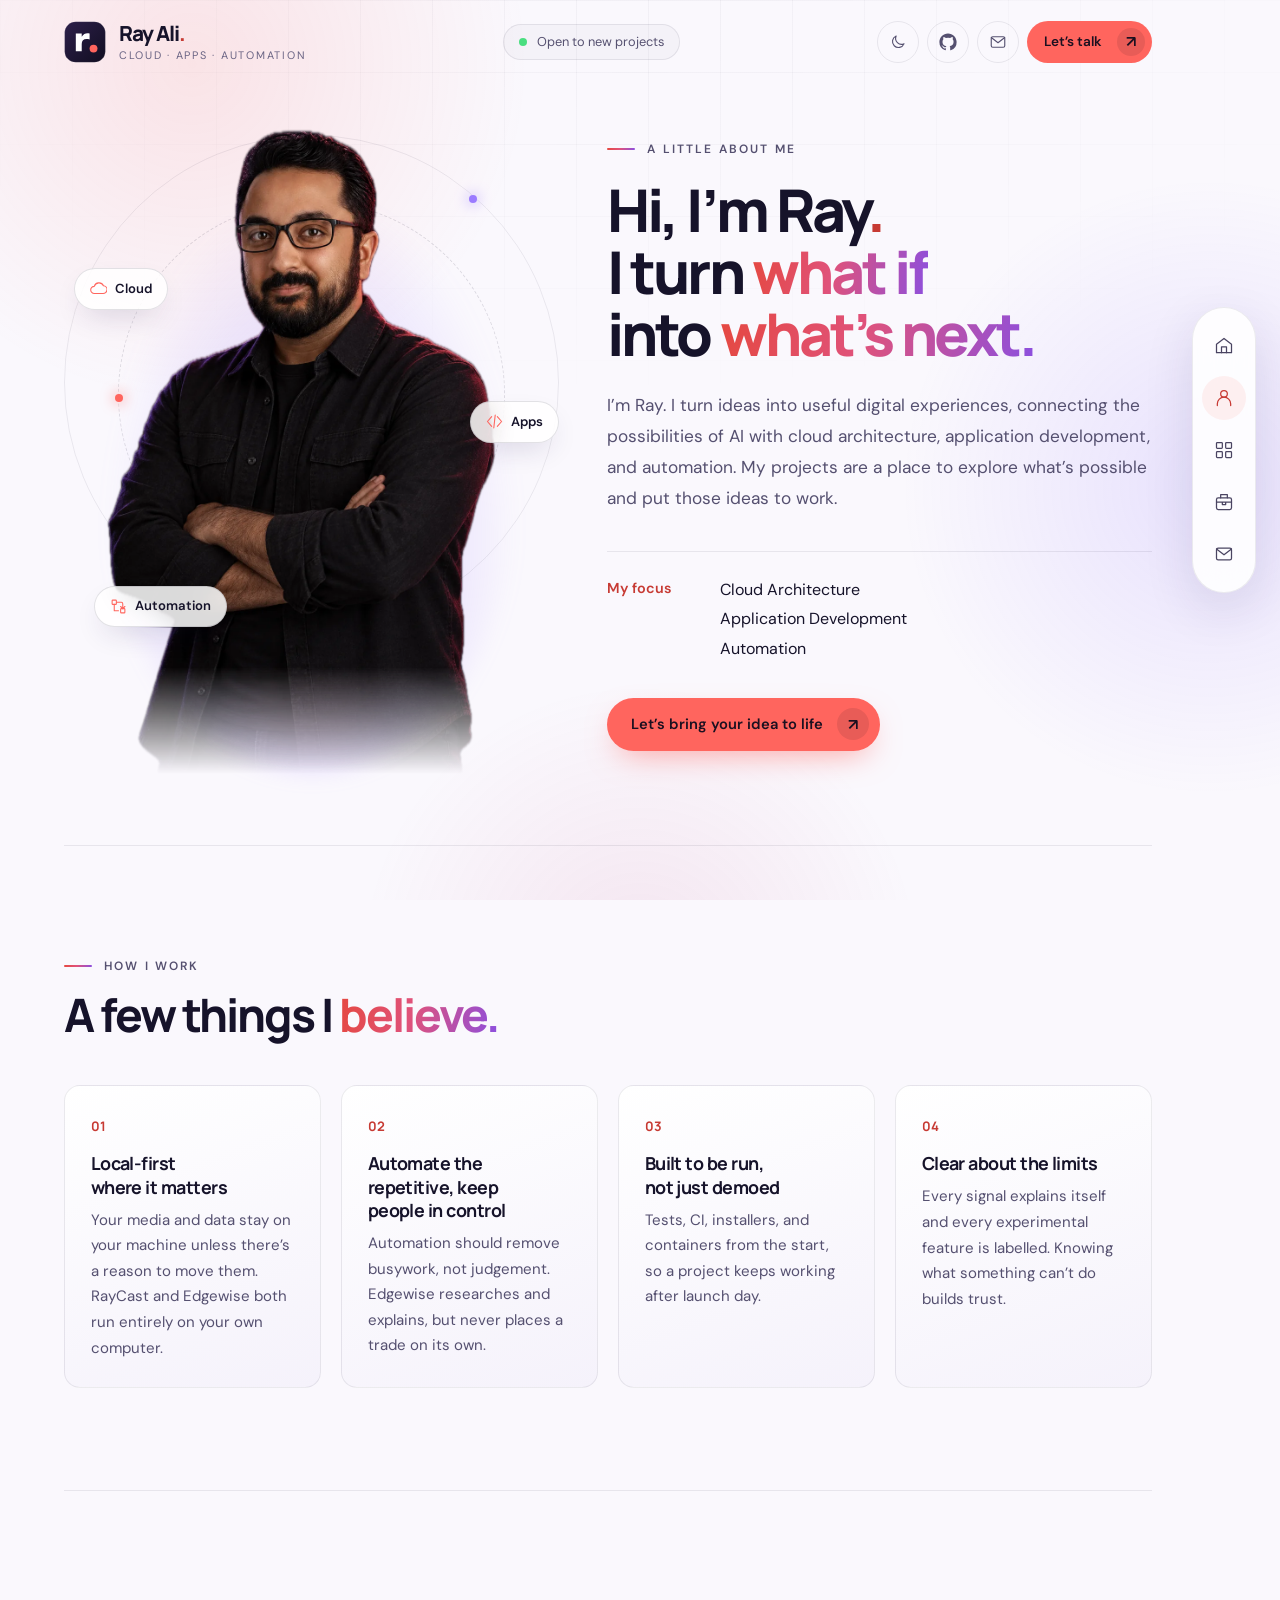
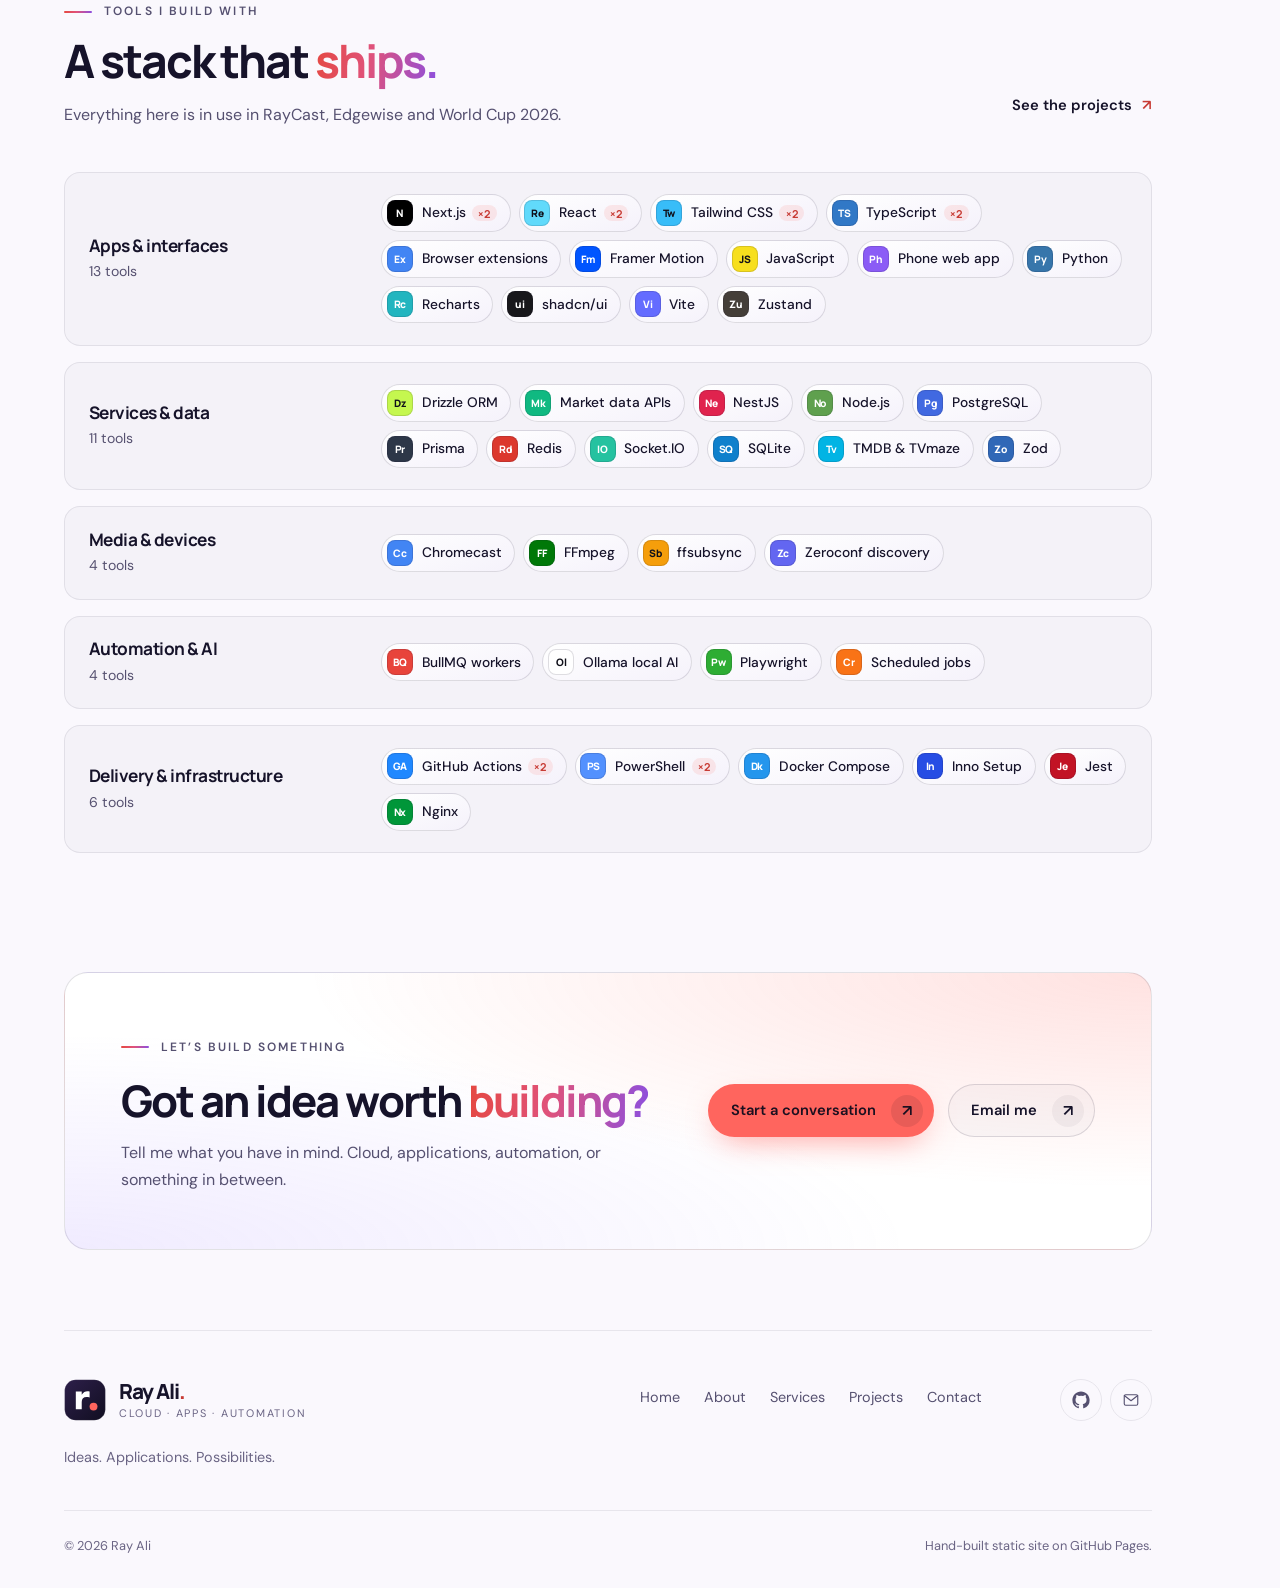
==== commit af9f185a: "About page: principles and tech stack; project stack diagrams; lightbox closes on outside click; ray" ====
--- a/about/index.html
+++ b/about/index.html
@@ -10,8 +10,8 @@
 <meta property="og:site_name" content="Ray Ali">
 <meta property="og:title" content="About me — Ray Ali">
 <meta property="og:description" content="I’m Ray. I turn ideas into useful digital experiences, connecting the possibilities of AI with cloud architecture, application development, and automation. My projects are a place to explore what’s possible and put those ideas to work.">
-<meta property="og:url" content="https://itsrayali.github.io/about/">
-<meta property="og:image" content="https://itsrayali.github.io/assets/ray-portrait-noir.jpg">
+<meta property="og:url" content="https://rayali.dev/about/">
+<meta property="og:image" content="https://rayali.dev/assets/ray-portrait-noir.jpg">
 <meta name="twitter:card" content="summary_large_image">
 <link rel="icon" href="../assets/favicon.svg" type="image/svg+xml">
 <link rel="preconnect" href="https://fonts.googleapis.com">
@@ -49,6 +49,10 @@
     <a class="button" href="../contact/">Let’s bring your idea to life <span class="arrow" aria-hidden="true">↗</span></a>
   </div>
 </section>
+<section class="section about-section" aria-labelledby="how-title"><div class="section-heading"><div><p class="eyebrow">How I work</p><h2 id="how-title">A few things I <em>believe.</em></h2></div></div><ol class="principles"><li class="principle reveal"><span class="principle-num">01</span><h3>Local-first where it matters</h3><p>Your media and data stay on your machine unless there’s a reason to move them. RayCast and Edgewise both run entirely on your own computer.</p></li><li class="principle reveal"><span class="principle-num">02</span><h3>Automate the repetitive, keep people in control</h3><p>Automation should remove busywork, not judgement. Edgewise researches and explains, but never places a trade on its own.</p></li><li class="principle reveal"><span class="principle-num">03</span><h3>Built to be run, not just demoed</h3><p>Tests, CI, installers, and containers from the start, so a project keeps working after launch day.</p></li><li class="principle reveal"><span class="principle-num">04</span><h3>Clear about the limits</h3><p>Every signal explains itself and every experimental feature is labelled. Knowing what something can’t do builds trust.</p></li></ol></section>
+<section class="section about-section" aria-labelledby="tools-title"><div class="section-heading"><div><p class="eyebrow">Tools I build with</p><h2 id="tools-title">A stack that <em>ships.</em></h2><p class="section-lead">Everything here is in use in RayCast, Edgewise and World Cup 2026.</p></div><a class="text-link" href="../work/">See the projects <span class="arrow" aria-hidden="true">↗</span></a></div><ul class="stack tech-groups"><li class="stack-layer reveal"><div class="stack-label"><div><h3>Apps &amp; interfaces</h3><p>13 tools</p></div></div><ul class="tech-list" aria-label="Apps &amp; interfaces"><li class="tech" title="Used in Edgewise and World Cup 2026" style="--c:#000000;--on:#ffffff"><span class="tech-mark" aria-hidden="true">N</span><span class="tech-name">Next.js</span><span class="tech-count" aria-hidden="true">×2</span><span class="sr-only">, used in Edgewise and World Cup 2026</span></li><li class="tech" title="Used in Edgewise and World Cup 2026" style="--c:#61dafb;--on:#10101a"><span class="tech-mark" aria-hidden="true">Re</span><span class="tech-name">React</span><span class="tech-count" aria-hidden="true">×2</span><span class="sr-only">, used in Edgewise and World Cup 2026</span></li><li class="tech" title="Used in Edgewise and World Cup 2026" style="--c:#38bdf8;--on:#10101a"><span class="tech-mark" aria-hidden="true">Tw</span><span class="tech-name">Tailwind CSS</span><span class="tech-count" aria-hidden="true">×2</span><span class="sr-only">, used in Edgewise and World Cup 2026</span></li><li class="tech" title="Used in Edgewise and World Cup 2026" style="--c:#3178c6;--on:#ffffff"><span class="tech-mark" aria-hidden="true">TS</span><span class="tech-name">TypeScript</span><span class="tech-count" aria-hidden="true">×2</span><span class="sr-only">, used in Edgewise and World Cup 2026</span></li><li class="tech" title="Used in RayCast" style="--c:#4285f4;--on:#ffffff"><span class="tech-mark" aria-hidden="true">Ex</span><span class="tech-name">Browser extensions</span><span class="sr-only">, used in RayCast</span></li><li class="tech" title="Used in World Cup 2026" style="--c:#0055ff;--on:#ffffff"><span class="tech-mark" aria-hidden="true">Fm</span><span class="tech-name">Framer Motion</span><span class="sr-only">, used in World Cup 2026</span></li><li class="tech" title="Used in RayCast" style="--c:#f7df1e;--on:#10101a"><span class="tech-mark" aria-hidden="true">JS</span><span class="tech-name">JavaScript</span><span class="sr-only">, used in RayCast</span></li><li class="tech" title="Used in RayCast" style="--c:#8b5cf6;--on:#ffffff"><span class="tech-mark" aria-hidden="true">Ph</span><span class="tech-name">Phone web app</span><span class="sr-only">, used in RayCast</span></li><li class="tech" title="Used in RayCast" style="--c:#3776ab;--on:#ffffff"><span class="tech-mark" aria-hidden="true">Py</span><span class="tech-name">Python</span><span class="sr-only">, used in RayCast</span></li><li class="tech" title="Used in Edgewise" style="--c:#22b5bf;--on:#ffffff"><span class="tech-mark" aria-hidden="true">Rc</span><span class="tech-name">Recharts</span><span class="sr-only">, used in Edgewise</span></li><li class="tech" title="Used in Edgewise" style="--c:#18181b;--on:#ffffff"><span class="tech-mark" aria-hidden="true">ui</span><span class="tech-name">shadcn/ui</span><span class="sr-only">, used in Edgewise</span></li><li class="tech" title="Used in Edgewise" style="--c:#646cff;--on:#ffffff"><span class="tech-mark" aria-hidden="true">Vi</span><span class="tech-name">Vite</span><span class="sr-only">, used in Edgewise</span></li><li class="tech" title="Used in World Cup 2026" style="--c:#443e38;--on:#ffffff"><span class="tech-mark" aria-hidden="true">Zu</span><span class="tech-name">Zustand</span><span class="sr-only">, used in World Cup 2026</span></li></ul></li><li class="stack-layer reveal"><div class="stack-label"><div><h3>Services &amp; data</h3><p>11 tools</p></div></div><ul class="tech-list" aria-label="Services &amp; data"><li class="tech" title="Used in Edgewise" style="--c:#c5f74f;--on:#10101a"><span class="tech-mark" aria-hidden="true">Dz</span><span class="tech-name">Drizzle ORM</span><span class="sr-only">, used in Edgewise</span></li><li class="tech" title="Used in Edgewise" style="--c:#10b981;--on:#ffffff"><span class="tech-mark" aria-hidden="true">Mk</span><span class="tech-name">Market data APIs</span><span class="sr-only">, used in Edgewise</span></li><li class="tech" title="Used in World Cup 2026" style="--c:#e0234e;--on:#ffffff"><span class="tech-mark" aria-hidden="true">Ne</span><span class="tech-name">NestJS</span><span class="sr-only">, used in World Cup 2026</span></li><li class="tech" title="Used in Edgewise" style="--c:#5fa04e;--on:#ffffff"><span class="tech-mark" aria-hidden="true">No</span><span class="tech-name">Node.js</span><span class="sr-only">, used in Edgewise</span></li><li class="tech" title="Used in World Cup 2026" style="--c:#4169e1;--on:#ffffff"><span class="tech-mark" aria-hidden="true">Pg</span><span class="tech-name">PostgreSQL</span><span class="sr-only">, used in World Cup 2026</span></li><li class="tech" title="Used in World Cup 2026" style="--c:#2d3748;--on:#ffffff"><span class="tech-mark" aria-hidden="true">Pr</span><span class="tech-name">Prisma</span><span class="sr-only">, used in World Cup 2026</span></li><li class="tech" title="Used in World Cup 2026" style="--c:#dc382d;--on:#ffffff"><span class="tech-mark" aria-hidden="true">Rd</span><span class="tech-name">Redis</span><span class="sr-only">, used in World Cup 2026</span></li><li class="tech" title="Used in World Cup 2026" style="--c:#25c2a0;--on:#ffffff"><span class="tech-mark" aria-hidden="true">IO</span><span class="tech-name">Socket.IO</span><span class="sr-only">, used in World Cup 2026</span></li><li class="tech" title="Used in Edgewise" style="--c:#0f80cc;--on:#ffffff"><span class="tech-mark" aria-hidden="true">SQ</span><span class="tech-name">SQLite</span><span class="sr-only">, used in Edgewise</span></li><li class="tech" title="Used in RayCast" style="--c:#01b4e4;--on:#ffffff"><span class="tech-mark" aria-hidden="true">Tv</span><span class="tech-name">TMDB &amp; TVmaze</span><span class="sr-only">, used in RayCast</span></li><li class="tech" title="Used in Edgewise" style="--c:#3068b7;--on:#ffffff"><span class="tech-mark" aria-hidden="true">Zo</span><span class="tech-name">Zod</span><span class="sr-only">, used in Edgewise</span></li></ul></li><li class="stack-layer reveal"><div class="stack-label"><div><h3>Media &amp; devices</h3><p>4 tools</p></div></div><ul class="tech-list" aria-label="Media &amp; devices"><li class="tech" title="Used in RayCast" style="--c:#4285f4;--on:#ffffff"><span class="tech-mark" aria-hidden="true">Cc</span><span class="tech-name">Chromecast</span><span class="sr-only">, used in RayCast</span></li><li class="tech" title="Used in RayCast" style="--c:#007808;--on:#ffffff"><span class="tech-mark" aria-hidden="true">FF</span><span class="tech-name">FFmpeg</span><span class="sr-only">, used in RayCast</span></li><li class="tech" title="Used in RayCast" style="--c:#f59e0b;--on:#10101a"><span class="tech-mark" aria-hidden="true">Sb</span><span class="tech-name">ffsubsync</span><span class="sr-only">, used in RayCast</span></li><li class="tech" title="Used in RayCast" style="--c:#6366f1;--on:#ffffff"><span class="tech-mark" aria-hidden="true">Zc</span><span class="tech-name">Zeroconf discovery</span><span class="sr-only">, used in RayCast</span></li></ul></li><li class="stack-layer reveal"><div class="stack-label"><div><h3>Automation &amp; AI</h3><p>4 tools</p></div></div><ul class="tech-list" aria-label="Automation &amp; AI"><li class="tech" title="Used in World Cup 2026" style="--c:#e8443b;--on:#ffffff"><span class="tech-mark" aria-hidden="true">BQ</span><span class="tech-name">BullMQ workers</span><span class="sr-only">, used in World Cup 2026</span></li><li class="tech" title="Used in Edgewise" style="--c:#ffffff;--on:#10101a"><span class="tech-mark" aria-hidden="true">Ol</span><span class="tech-name">Ollama local AI</span><span class="sr-only">, used in Edgewise</span></li><li class="tech" title="Used in World Cup 2026" style="--c:#2ead33;--on:#ffffff"><span class="tech-mark" aria-hidden="true">Pw</span><span class="tech-name">Playwright</span><span class="sr-only">, used in World Cup 2026</span></li><li class="tech" title="Used in World Cup 2026" style="--c:#f97316;--on:#ffffff"><span class="tech-mark" aria-hidden="true">Cr</span><span class="tech-name">Scheduled jobs</span><span class="sr-only">, used in World Cup 2026</span></li></ul></li><li class="stack-layer reveal"><div class="stack-label"><div><h3>Delivery &amp; infrastructure</h3><p>6 tools</p></div></div><ul class="tech-list" aria-label="Delivery &amp; infrastructure"><li class="tech" title="Used in RayCast and World Cup 2026" style="--c:#2088ff;--on:#ffffff"><span class="tech-mark" aria-hidden="true">GA</span><span class="tech-name">GitHub Actions</span><span class="tech-count" aria-hidden="true">×2</span><span class="sr-only">, used in RayCast and World Cup 2026</span></li><li class="tech" title="Used in RayCast and Edgewise" style="--c:#5391fe;--on:#ffffff"><span class="tech-mark" aria-hidden="true">PS</span><span class="tech-name">PowerShell</span><span class="tech-count" aria-hidden="true">×2</span><span class="sr-only">, used in RayCast and Edgewise</span></li><li class="tech" title="Used in World Cup 2026" style="--c:#2496ed;--on:#ffffff"><span class="tech-mark" aria-hidden="true">Dk</span><span class="tech-name">Docker Compose</span><span class="sr-only">, used in World Cup 2026</span></li><li class="tech" title="Used in RayCast" style="--c:#264de4;--on:#ffffff"><span class="tech-mark" aria-hidden="true">In</span><span class="tech-name">Inno Setup</span><span class="sr-only">, used in RayCast</span></li><li class="tech" title="Used in World Cup 2026" style="--c:#c21325;--on:#ffffff"><span class="tech-mark" aria-hidden="true">Je</span><span class="tech-name">Jest</span><span class="sr-only">, used in World Cup 2026</span></li><li class="tech" title="Used in World Cup 2026" style="--c:#009639;--on:#ffffff"><span class="tech-mark" aria-hidden="true">Nx</span><span class="tech-name">Nginx</span><span class="sr-only">, used in World Cup 2026</span></li></ul></li></ul></section>
+
+
 <section class="cta-band reveal"><div><p class="eyebrow">Let’s build something</p><h2>Got an idea worth <em>building?</em></h2><p>Tell me what you have in mind. Cloud, applications, automation, or something in between.</p></div><div class="actions"><a class="button" href="../contact/">Start a conversation <span class="arrow" aria-hidden="true">↗</span></a><a class="button secondary" href="mailto:rehali1992@gmail.com">Email me <span class="arrow" aria-hidden="true">↗</span></a></div></section>
 </main>
 <footer class="site-footer">
--- a/assets/style.css
+++ b/assets/style.css
@@ -248,7 +248,9 @@
   display: block;
   -webkit-mask-image: linear-gradient(to bottom, #000 84%, transparent);
   mask-image: linear-gradient(to bottom, #000 84%, transparent); }
-.rings { position: absolute; inset: 0; z-index: -1; display: grid; place-items: center; }
+/* overflow: hidden because a rotating square's bounding box grows, which could
+   push past the viewport on phones and allow sideways scrolling. */
+.rings { position: absolute; inset: 0; z-index: -1; display: grid; place-items: center; overflow: hidden; }
 .rings span { position: absolute; top: 14%; aspect-ratio: 1; border-radius: 50%; border: 1px dashed var(--ring); animation: spin 60s linear infinite; }
 .rings span:nth-child(1) { width: 78%; }
 .rings span:nth-child(2) { width: 100%; top: 4%; border-style: solid; border-color: var(--ring-faint); animation-direction: reverse; animation-duration: 90s; }
@@ -407,8 +409,53 @@
 .gallery-hero .window a { display: block; }
 .showcase-shot { margin: 0; }
 .showcase-shot figcaption { display: flex; flex-wrap: wrap; justify-content: space-between; gap: .5rem 1rem; margin-top: .9rem; font-size: .82rem; color: var(--muted); }
-.showcase-shot figcaption span { color: var(--ink); }
+.showcase-shot figcaption span { display: inline-flex; align-items: center; gap: .45rem; color: var(--ink); }
+.showcase-shot figcaption svg { width: 15px; height: 15px; color: var(--accent-ink); }
+picture { display: contents; }
+[data-lightbox] { cursor: zoom-in; }
+
+/* --- Lightbox (created by site.js on project pages) ---------------------- */
+/* Screenshots are dark UIs, so the viewer stays dark in both themes. */
+html:has(.lightbox[open]) { overflow: hidden; }
+.lightbox { width: 100vw; height: 100dvh; max-width: none; max-height: none; margin: 0; padding: clamp(4.5rem, 7vh, 5.5rem) clamp(1rem, 7vw, 6.5rem) clamp(1rem, 4vh, 2rem); border: 0; background: transparent; color: #f7f5ff; overflow: hidden; }
+.lightbox[open] { display: grid; grid-template-columns: minmax(0, 1fr); place-items: center; }
+.lightbox::backdrop { background: #07061ceb; -webkit-backdrop-filter: blur(10px); backdrop-filter: blur(10px); }
+.lightbox { --stage-h: calc(100dvh - 11rem); }
+.lightbox-figure { display: flex; flex-direction: column; align-items: center; gap: 1rem; width: 100%; min-width: 0; max-height: 100%; margin: 0; }
+/* The stage scrolls when zoomed; unzoomed, the image simply fits inside it. */
+.lightbox-stage { max-width: 100%; max-height: var(--stage-h); overflow: auto; overscroll-behavior: contain; border: 1px solid #ffffff24; border-radius: 10px; background: #0b0a16; box-shadow: 0 40px 90px -30px #000; scrollbar-color: #ffffff40 transparent; }
+.lightbox-img { display: block; max-width: 100%; max-height: var(--stage-h); width: auto; height: auto; cursor: zoom-in; transition: opacity .25s; }
+.lightbox-img.is-loading { opacity: .35; }
+.lightbox.is-zoomed .lightbox-img { max-width: none; max-height: none; cursor: zoom-out; }
+.lightbox-zoom { padding: .3rem .8rem; border: 1px solid #ffffff2e; border-radius: 999px; background: #ffffff10; color: #f7f5ff; font: 600 .82rem 'DM Sans', system-ui, sans-serif; cursor: pointer; }
+.lightbox-zoom:hover { background: #ffffff22; }
+.lightbox-zoom:focus-visible, .lightbox-original:focus-visible { outline: 2px solid #ff847d; outline-offset: 3px; }
+.lightbox-caption { display: flex; flex-wrap: wrap; align-items: center; justify-content: center; gap: .4rem 1.25rem; font-size: .9rem; color: #d8d3e8; text-align: center; }
+.lightbox-count { font-variant-numeric: tabular-nums; color: #9d97b8; }
+.lightbox-original { color: #ff847d; font-weight: 600; }
+.lightbox-original:hover { color: #ffa29c; }
+.lightbox-btn { position: fixed; z-index: 1; width: 48px; height: 48px; display: grid; place-items: center; padding: 0; border: 1px solid #ffffff2e; border-radius: 50%; background: #ffffff14; color: #fff; font-size: 1.25rem; line-height: 1; cursor: pointer; transition: background .2s, border-color .2s; }
+.lightbox-btn:hover { background: #ffffff26; border-color: #ffffff50; }
+.lightbox-btn:focus-visible { outline: 2px solid #ff847d; outline-offset: 3px; }
+.lightbox-btn[hidden] { display: none; }
+.lightbox-close { top: 1rem; right: 1rem; }
+.lightbox-prev { left: clamp(.5rem, 2vw, 1.5rem); top: 50%; translate: 0 -50%; }
+.lightbox-next { right: clamp(.5rem, 2vw, 1.5rem); top: 50%; translate: 0 -50%; }
+@media (prefers-reduced-motion: no-preference) {
+  .lightbox[open] .lightbox-figure { animation: lightbox-in .3s var(--ease) both; }
+  .lightbox[open]::backdrop { animation: fade-in .25s ease-out both; }
+}
+@keyframes lightbox-in { from { opacity: 0; transform: scale(.97); } }
+@media (max-width: 760px) {
+  .lightbox { padding: 4.25rem .75rem 5.5rem; }
+  .lightbox { --stage-h: calc(100dvh - 13.5rem); }
+  .lightbox-prev, .lightbox-next { top: auto; bottom: 1rem; translate: none; }
+  .lightbox-prev { left: 1rem; }
+  .lightbox-next { right: 1rem; }
+}
 .feature-grid { display: grid; grid-template-columns: repeat(4, minmax(0, 1fr)); gap: 1.25rem; margin-bottom: 3.5rem; padding-bottom: 3.5rem; border-bottom: 1px solid var(--line); }
+/* Five or six features read better as rows of three than as 4 + 2. */
+.feature-grid:has(> :nth-child(5)) { grid-template-columns: repeat(3, minmax(0, 1fr)); }
 .feature-grid > div { padding: 1.5rem; border: 1px solid var(--line); border-radius: var(--radius); background: var(--glass); }
 .feature-grid h2 { font-size: 1.1rem; letter-spacing: -.02em; }
 .feature-grid h2::before { content: ''; display: block; width: 24px; height: 2px; margin-bottom: 1rem; border-radius: 2px; background: var(--grad); }
@@ -429,6 +476,49 @@
 .next-project strong { display: inline-flex; align-items: center; gap: .75rem; font: 700 clamp(1.3rem, 2.5vw, 2rem)/1.2 var(--heading); letter-spacing: -.03em; }
 .next-project .arrow { color: var(--accent-ink); transition: transform .35s var(--ease); }
 
+/* --- Tech stack ---------------------------------------------------------- */
+.tech-list { list-style: none; display: flex; flex-wrap: wrap; gap: .5rem; margin: 0; padding: 0; }
+.tech { display: inline-flex; align-items: center; gap: .55rem; padding: .3rem .8rem .3rem .3rem; border: 1px solid var(--line-2); border-radius: 999px; background: var(--card); font-size: .86rem; font-weight: 500; color: var(--ink); transition: border-color .2s; }
+.tech:hover { border-color: color-mix(in srgb, var(--c, var(--accent)) 65%, transparent); }
+.tech-mark { width: 26px; height: 26px; flex: none; display: grid; place-items: center; border-radius: 8px; background: var(--c); color: var(--on); font: 800 .64rem/1 var(--heading); letter-spacing: -.02em; box-shadow: inset 0 0 0 1px #ffffff2e; }
+
+/* Project page: layers drawn top (what you see) to bottom (how it ships), joined by a connector. */
+.stack-section { margin-top: 4rem; padding-top: 3.5rem; border-top: 1px solid var(--line); }
+.stack { list-style: none; display: grid; gap: 1rem; margin: 0; padding: 0; }
+.stack-layer { position: relative; display: grid; grid-template-columns: minmax(240px, 320px) minmax(0, 1fr); align-items: center; gap: 1rem 2rem; padding: 1.35rem 1.5rem; border: 1px solid var(--line); border-radius: var(--radius); background: var(--glass); }
+.stack-layer + .stack-layer::before { content: ''; position: absolute; left: calc(1.5rem + 17px); top: calc(-1rem - 1px); width: 2px; height: 1rem; background: var(--grad); opacity: .7; }
+.stack-label { display: flex; align-items: flex-start; gap: 1rem; }
+.stack-num { width: 36px; height: 36px; flex: none; display: grid; place-items: center; border: 1px solid #ff655e55; border-radius: 50%; background: #ff655e14; color: var(--accent-ink); font: 700 .78rem var(--heading); }
+.stack-label h3 { font-size: 1.08rem; line-height: 1.3; }
+.stack-label p { margin-top: .25rem; font-size: .88rem; line-height: 1.55; color: var(--muted); }
+
+/* About page */
+.section-lead { max-width: 60ch; margin-top: .9rem; color: var(--muted); }
+:root[data-theme="light"] .tech-mark { box-shadow: inset 0 0 0 1px #16132a24; }
+/* Groups reuse the stack rows, without the numbered connector. */
+.tech-groups .stack-layer::before { display: none; }
+.tech-groups .stack-layer { grid-template-columns: minmax(200px, 260px) minmax(0, 1fr); }
+.tech-count { margin-left: -.15rem; padding: .05rem .4rem; border-radius: 999px; background: #ff655e1f; color: var(--accent-ink); font: 700 .68rem var(--heading); }
+.principles { list-style: none; display: grid; grid-template-columns: repeat(4, minmax(0, 1fr)); gap: 1.25rem; margin: 0; padding: 0; }
+.principle { padding: 1.6rem; border: 1px solid var(--line); border-radius: var(--radius); background: var(--card); }
+.principle-num { font: 700 .82rem var(--heading); color: var(--accent-ink); }
+.principle h3 { margin: .85rem 0 .55rem; font-size: 1.12rem; line-height: 1.3; }
+.principle p { font-size: .94rem; color: var(--muted); }
+.timeline { list-style: none; margin: 0; padding: 0 0 0 1.75rem; border-left: 2px solid var(--line-2); }
+.timeline-item { position: relative; padding-bottom: 2rem; }
+.timeline-item::before { content: ''; position: absolute; left: calc(-1.75rem - 7px); top: .35rem; width: 12px; height: 12px; border-radius: 50%; background: var(--accent); box-shadow: 0 0 0 4px var(--bg); }
+.timeline-period { font-size: .78rem; font-weight: 600; letter-spacing: .12em; text-transform: uppercase; color: var(--accent-ink); }
+.timeline-item h3 { margin: .35rem 0 .4rem; font-size: 1.2rem; }
+.timeline-item h3 span { font-weight: 500; color: var(--muted); }
+.timeline-item > p:last-child { max-width: 65ch; color: var(--muted); }
+.certs { list-style: none; display: grid; grid-template-columns: repeat(auto-fit, minmax(240px, 1fr)); gap: 1.25rem; margin: 0; padding: 0; }
+.cert > a, .cert > div { display: flex; flex-direction: column; height: 100%; padding: 1.5rem; border: 1px solid var(--line); border-radius: var(--radius); background: var(--card); transition: border-color .25s; }
+.cert > a:hover { border-color: #ff655e66; }
+.cert-issuer { font-size: .72rem; font-weight: 600; letter-spacing: .14em; text-transform: uppercase; color: var(--dim); }
+.cert h3 { margin: .5rem 0; font-size: 1.1rem; line-height: 1.3; }
+.cert-year { font-size: .85rem; color: var(--muted); }
+.cert-verify { display: inline-flex; align-items: center; gap: .4rem; margin-top: auto; padding-top: 1rem; font-size: .88rem; font-weight: 600; color: var(--accent-ink); }
+
 /* --- Footer -------------------------------------------------------------- */
 .site-footer { padding: 3rem 0 2rem; border-top: 1px solid var(--line); }
 .footer-top { display: grid; grid-template-columns: 1.4fr 1fr auto; gap: 2rem; align-items: start; }
@@ -457,6 +547,8 @@
   .featured { grid-template-columns: 1.2fr 1fr; }
   .featured.reverse { grid-template-columns: 1fr 1.2fr; }
   .feature-grid { grid-template-columns: repeat(2, minmax(0, 1fr)); }
+  .principles { grid-template-columns: repeat(2, minmax(0, 1fr)); }
+  .stack-layer, .tech-groups .stack-layer { grid-template-columns: minmax(0, 1fr); }
   .service-card { padding: 1.6rem; }
   .upcoming { grid-template-columns: 80px 1fr; }
 }
@@ -487,6 +579,9 @@
   .gallery { grid-template-columns: 1fr; }
   .gallery .showcase-shot img { aspect-ratio: auto; object-fit: contain; }
   .feature-grid { gap: 1rem; }
+  .principles { grid-template-columns: minmax(0, 1fr); }
+  .stack-layer { padding: 1.2rem; }
+  .stack-layer + .stack-layer::before { left: calc(1.2rem + 17px); }
   .chip { font-size: .75rem; padding: .45rem .8rem; }
   .work-cta { right: 0; bottom: 6%; gap: .7rem; padding-left: 1rem; }
   .work-cta-arrow { width: 38px; height: 38px; }
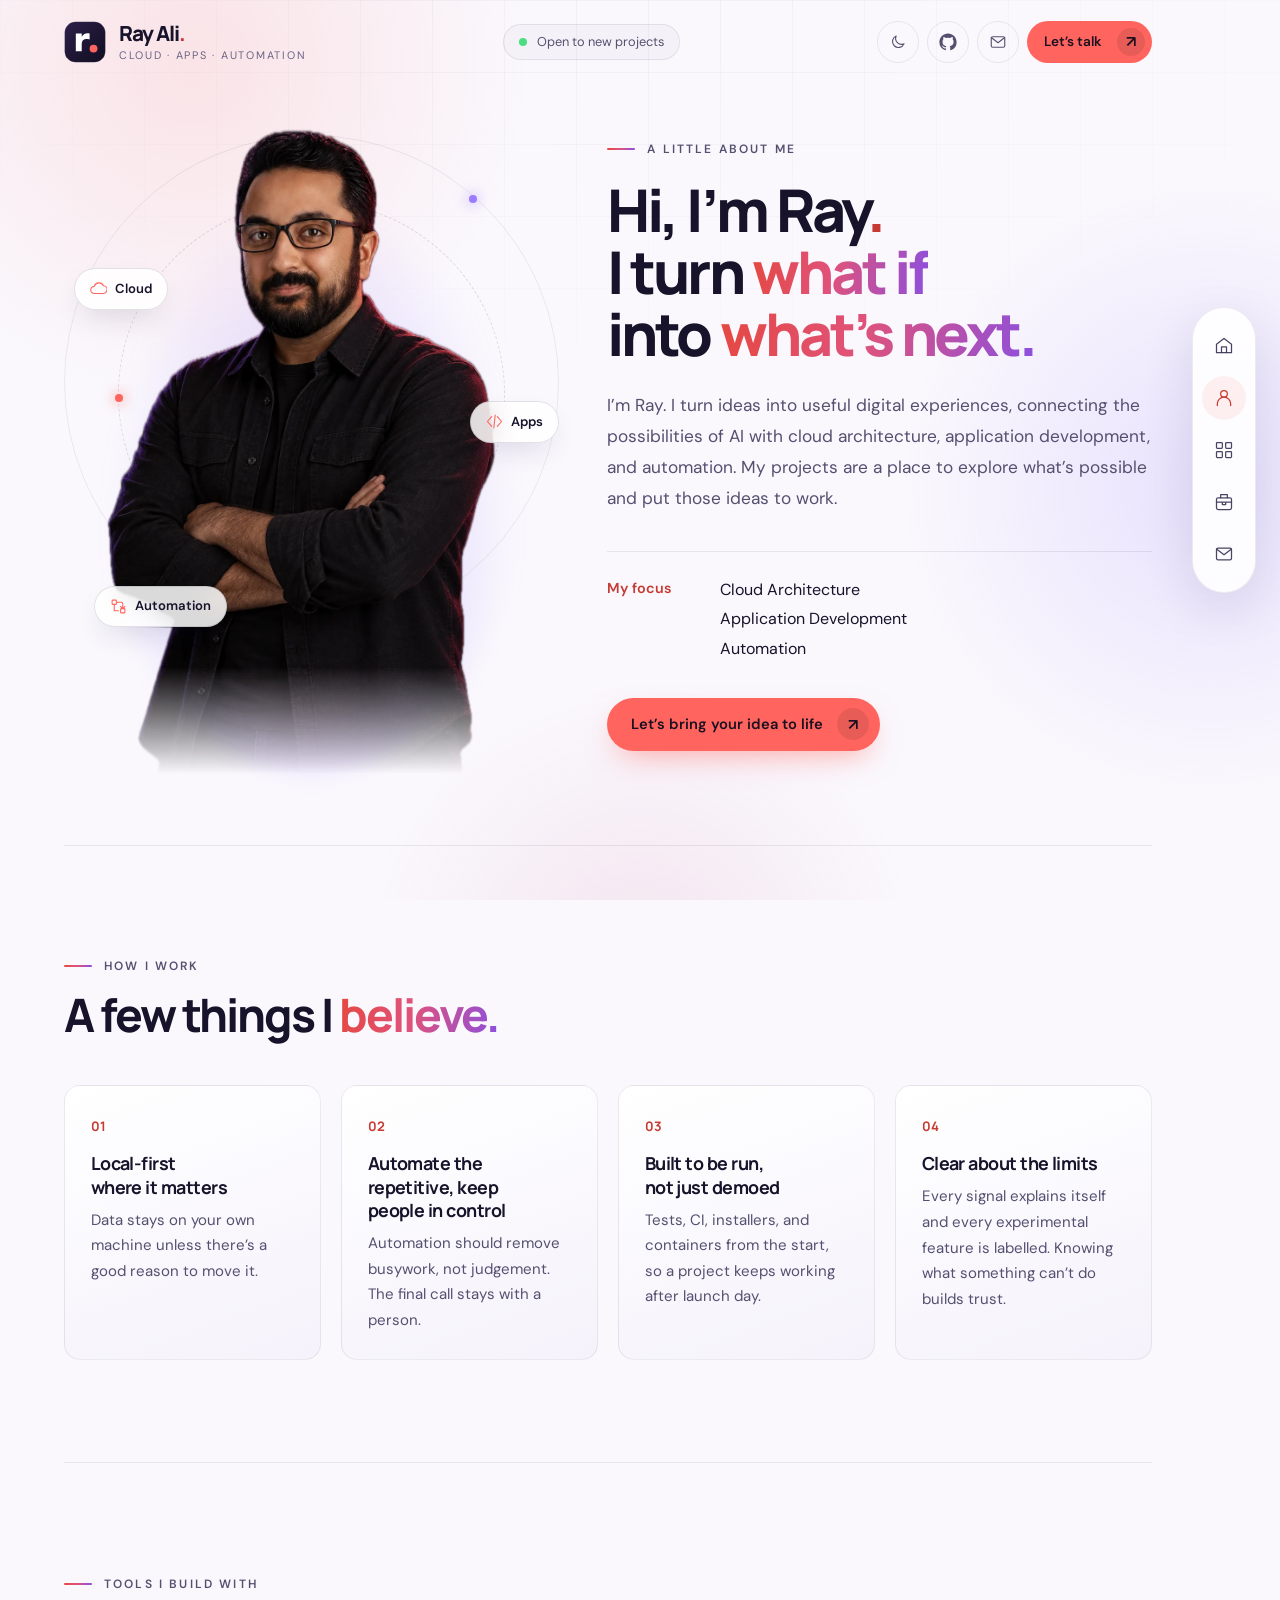
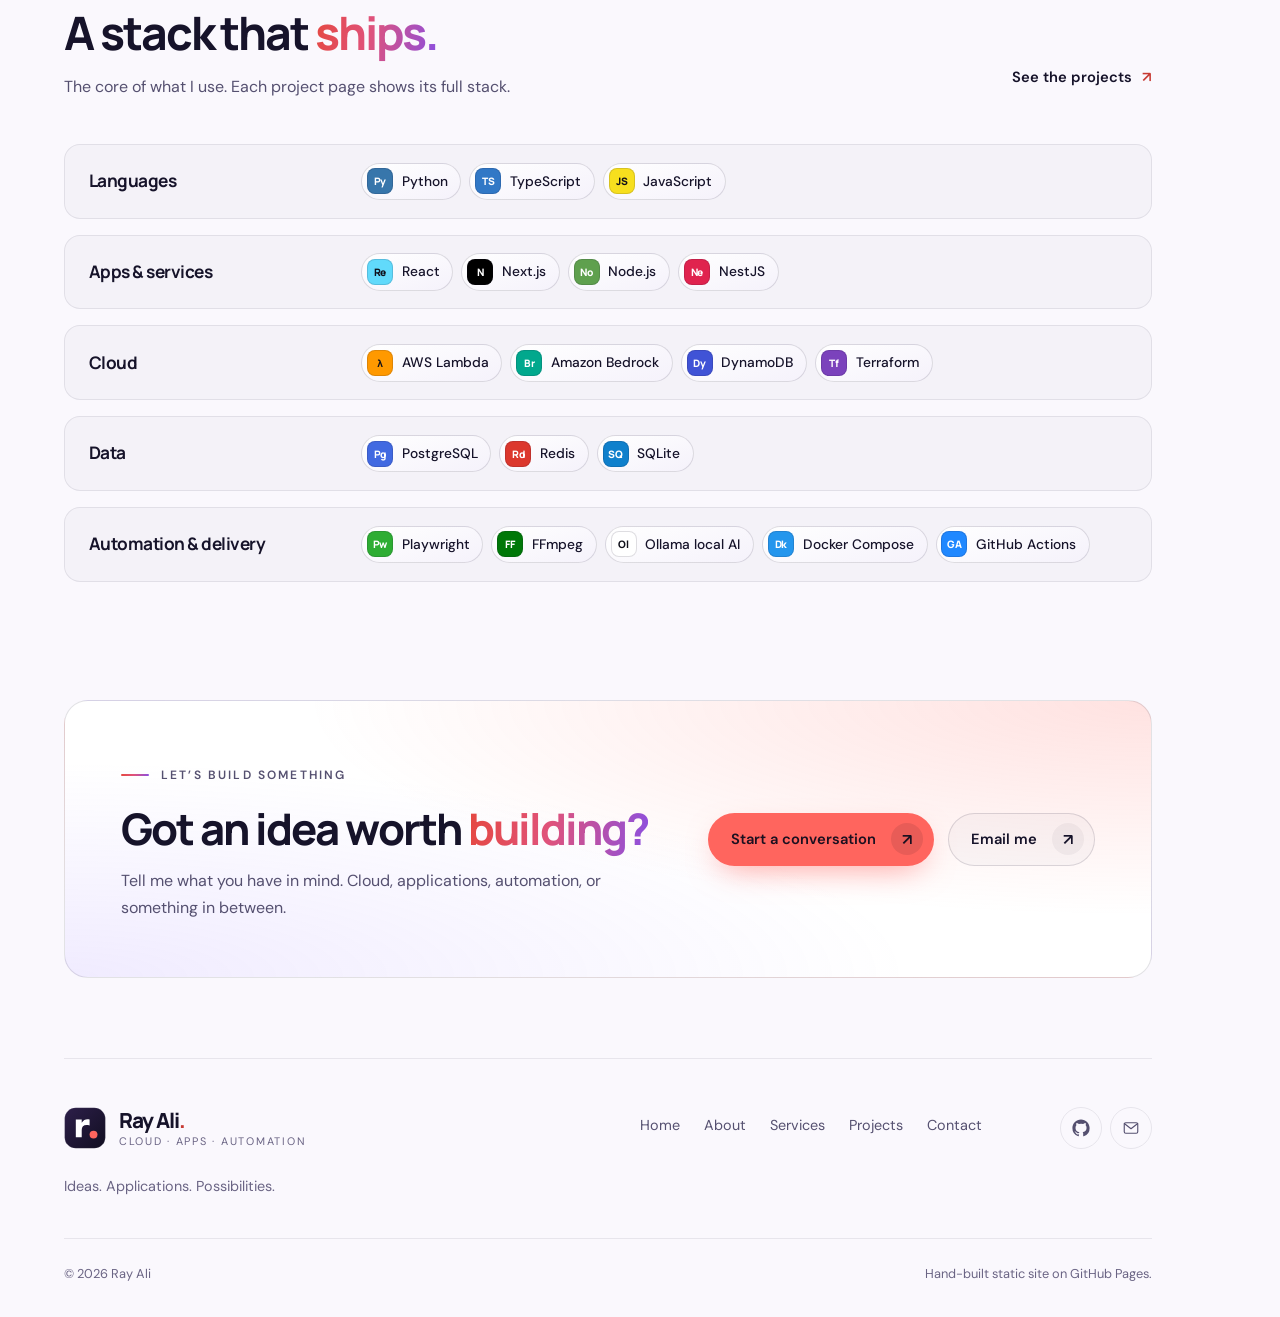
==== commit c0288b14: "Add Educational Technology collection; accurate RayCast and World Cup copy and stacks; simpler About" ====
--- a/about/index.html
+++ b/about/index.html
@@ -49,8 +49,8 @@
     <a class="button" href="../contact/">Let’s bring your idea to life <span class="arrow" aria-hidden="true">↗</span></a>
   </div>
 </section>
-<section class="section about-section" aria-labelledby="how-title"><div class="section-heading"><div><p class="eyebrow">How I work</p><h2 id="how-title">A few things I <em>believe.</em></h2></div></div><ol class="principles"><li class="principle reveal"><span class="principle-num">01</span><h3>Local-first where it matters</h3><p>Your media and data stay on your machine unless there’s a reason to move them. RayCast and Edgewise both run entirely on your own computer.</p></li><li class="principle reveal"><span class="principle-num">02</span><h3>Automate the repetitive, keep people in control</h3><p>Automation should remove busywork, not judgement. Edgewise researches and explains, but never places a trade on its own.</p></li><li class="principle reveal"><span class="principle-num">03</span><h3>Built to be run, not just demoed</h3><p>Tests, CI, installers, and containers from the start, so a project keeps working after launch day.</p></li><li class="principle reveal"><span class="principle-num">04</span><h3>Clear about the limits</h3><p>Every signal explains itself and every experimental feature is labelled. Knowing what something can’t do builds trust.</p></li></ol></section>
-<section class="section about-section" aria-labelledby="tools-title"><div class="section-heading"><div><p class="eyebrow">Tools I build with</p><h2 id="tools-title">A stack that <em>ships.</em></h2><p class="section-lead">Everything here is in use in RayCast, Edgewise and World Cup 2026.</p></div><a class="text-link" href="../work/">See the projects <span class="arrow" aria-hidden="true">↗</span></a></div><ul class="stack tech-groups"><li class="stack-layer reveal"><div class="stack-label"><div><h3>Apps &amp; interfaces</h3><p>13 tools</p></div></div><ul class="tech-list" aria-label="Apps &amp; interfaces"><li class="tech" title="Used in Edgewise and World Cup 2026" style="--c:#000000;--on:#ffffff"><span class="tech-mark" aria-hidden="true">N</span><span class="tech-name">Next.js</span><span class="tech-count" aria-hidden="true">×2</span><span class="sr-only">, used in Edgewise and World Cup 2026</span></li><li class="tech" title="Used in Edgewise and World Cup 2026" style="--c:#61dafb;--on:#10101a"><span class="tech-mark" aria-hidden="true">Re</span><span class="tech-name">React</span><span class="tech-count" aria-hidden="true">×2</span><span class="sr-only">, used in Edgewise and World Cup 2026</span></li><li class="tech" title="Used in Edgewise and World Cup 2026" style="--c:#38bdf8;--on:#10101a"><span class="tech-mark" aria-hidden="true">Tw</span><span class="tech-name">Tailwind CSS</span><span class="tech-count" aria-hidden="true">×2</span><span class="sr-only">, used in Edgewise and World Cup 2026</span></li><li class="tech" title="Used in Edgewise and World Cup 2026" style="--c:#3178c6;--on:#ffffff"><span class="tech-mark" aria-hidden="true">TS</span><span class="tech-name">TypeScript</span><span class="tech-count" aria-hidden="true">×2</span><span class="sr-only">, used in Edgewise and World Cup 2026</span></li><li class="tech" title="Used in RayCast" style="--c:#4285f4;--on:#ffffff"><span class="tech-mark" aria-hidden="true">Ex</span><span class="tech-name">Browser extensions</span><span class="sr-only">, used in RayCast</span></li><li class="tech" title="Used in World Cup 2026" style="--c:#0055ff;--on:#ffffff"><span class="tech-mark" aria-hidden="true">Fm</span><span class="tech-name">Framer Motion</span><span class="sr-only">, used in World Cup 2026</span></li><li class="tech" title="Used in RayCast" style="--c:#f7df1e;--on:#10101a"><span class="tech-mark" aria-hidden="true">JS</span><span class="tech-name">JavaScript</span><span class="sr-only">, used in RayCast</span></li><li class="tech" title="Used in RayCast" style="--c:#8b5cf6;--on:#ffffff"><span class="tech-mark" aria-hidden="true">Ph</span><span class="tech-name">Phone web app</span><span class="sr-only">, used in RayCast</span></li><li class="tech" title="Used in RayCast" style="--c:#3776ab;--on:#ffffff"><span class="tech-mark" aria-hidden="true">Py</span><span class="tech-name">Python</span><span class="sr-only">, used in RayCast</span></li><li class="tech" title="Used in Edgewise" style="--c:#22b5bf;--on:#ffffff"><span class="tech-mark" aria-hidden="true">Rc</span><span class="tech-name">Recharts</span><span class="sr-only">, used in Edgewise</span></li><li class="tech" title="Used in Edgewise" style="--c:#18181b;--on:#ffffff"><span class="tech-mark" aria-hidden="true">ui</span><span class="tech-name">shadcn/ui</span><span class="sr-only">, used in Edgewise</span></li><li class="tech" title="Used in Edgewise" style="--c:#646cff;--on:#ffffff"><span class="tech-mark" aria-hidden="true">Vi</span><span class="tech-name">Vite</span><span class="sr-only">, used in Edgewise</span></li><li class="tech" title="Used in World Cup 2026" style="--c:#443e38;--on:#ffffff"><span class="tech-mark" aria-hidden="true">Zu</span><span class="tech-name">Zustand</span><span class="sr-only">, used in World Cup 2026</span></li></ul></li><li class="stack-layer reveal"><div class="stack-label"><div><h3>Services &amp; data</h3><p>11 tools</p></div></div><ul class="tech-list" aria-label="Services &amp; data"><li class="tech" title="Used in Edgewise" style="--c:#c5f74f;--on:#10101a"><span class="tech-mark" aria-hidden="true">Dz</span><span class="tech-name">Drizzle ORM</span><span class="sr-only">, used in Edgewise</span></li><li class="tech" title="Used in Edgewise" style="--c:#10b981;--on:#ffffff"><span class="tech-mark" aria-hidden="true">Mk</span><span class="tech-name">Market data APIs</span><span class="sr-only">, used in Edgewise</span></li><li class="tech" title="Used in World Cup 2026" style="--c:#e0234e;--on:#ffffff"><span class="tech-mark" aria-hidden="true">Ne</span><span class="tech-name">NestJS</span><span class="sr-only">, used in World Cup 2026</span></li><li class="tech" title="Used in Edgewise" style="--c:#5fa04e;--on:#ffffff"><span class="tech-mark" aria-hidden="true">No</span><span class="tech-name">Node.js</span><span class="sr-only">, used in Edgewise</span></li><li class="tech" title="Used in World Cup 2026" style="--c:#4169e1;--on:#ffffff"><span class="tech-mark" aria-hidden="true">Pg</span><span class="tech-name">PostgreSQL</span><span class="sr-only">, used in World Cup 2026</span></li><li class="tech" title="Used in World Cup 2026" style="--c:#2d3748;--on:#ffffff"><span class="tech-mark" aria-hidden="true">Pr</span><span class="tech-name">Prisma</span><span class="sr-only">, used in World Cup 2026</span></li><li class="tech" title="Used in World Cup 2026" style="--c:#dc382d;--on:#ffffff"><span class="tech-mark" aria-hidden="true">Rd</span><span class="tech-name">Redis</span><span class="sr-only">, used in World Cup 2026</span></li><li class="tech" title="Used in World Cup 2026" style="--c:#25c2a0;--on:#ffffff"><span class="tech-mark" aria-hidden="true">IO</span><span class="tech-name">Socket.IO</span><span class="sr-only">, used in World Cup 2026</span></li><li class="tech" title="Used in Edgewise" style="--c:#0f80cc;--on:#ffffff"><span class="tech-mark" aria-hidden="true">SQ</span><span class="tech-name">SQLite</span><span class="sr-only">, used in Edgewise</span></li><li class="tech" title="Used in RayCast" style="--c:#01b4e4;--on:#ffffff"><span class="tech-mark" aria-hidden="true">Tv</span><span class="tech-name">TMDB &amp; TVmaze</span><span class="sr-only">, used in RayCast</span></li><li class="tech" title="Used in Edgewise" style="--c:#3068b7;--on:#ffffff"><span class="tech-mark" aria-hidden="true">Zo</span><span class="tech-name">Zod</span><span class="sr-only">, used in Edgewise</span></li></ul></li><li class="stack-layer reveal"><div class="stack-label"><div><h3>Media &amp; devices</h3><p>4 tools</p></div></div><ul class="tech-list" aria-label="Media &amp; devices"><li class="tech" title="Used in RayCast" style="--c:#4285f4;--on:#ffffff"><span class="tech-mark" aria-hidden="true">Cc</span><span class="tech-name">Chromecast</span><span class="sr-only">, used in RayCast</span></li><li class="tech" title="Used in RayCast" style="--c:#007808;--on:#ffffff"><span class="tech-mark" aria-hidden="true">FF</span><span class="tech-name">FFmpeg</span><span class="sr-only">, used in RayCast</span></li><li class="tech" title="Used in RayCast" style="--c:#f59e0b;--on:#10101a"><span class="tech-mark" aria-hidden="true">Sb</span><span class="tech-name">ffsubsync</span><span class="sr-only">, used in RayCast</span></li><li class="tech" title="Used in RayCast" style="--c:#6366f1;--on:#ffffff"><span class="tech-mark" aria-hidden="true">Zc</span><span class="tech-name">Zeroconf discovery</span><span class="sr-only">, used in RayCast</span></li></ul></li><li class="stack-layer reveal"><div class="stack-label"><div><h3>Automation &amp; AI</h3><p>4 tools</p></div></div><ul class="tech-list" aria-label="Automation &amp; AI"><li class="tech" title="Used in World Cup 2026" style="--c:#e8443b;--on:#ffffff"><span class="tech-mark" aria-hidden="true">BQ</span><span class="tech-name">BullMQ workers</span><span class="sr-only">, used in World Cup 2026</span></li><li class="tech" title="Used in Edgewise" style="--c:#ffffff;--on:#10101a"><span class="tech-mark" aria-hidden="true">Ol</span><span class="tech-name">Ollama local AI</span><span class="sr-only">, used in Edgewise</span></li><li class="tech" title="Used in World Cup 2026" style="--c:#2ead33;--on:#ffffff"><span class="tech-mark" aria-hidden="true">Pw</span><span class="tech-name">Playwright</span><span class="sr-only">, used in World Cup 2026</span></li><li class="tech" title="Used in World Cup 2026" style="--c:#f97316;--on:#ffffff"><span class="tech-mark" aria-hidden="true">Cr</span><span class="tech-name">Scheduled jobs</span><span class="sr-only">, used in World Cup 2026</span></li></ul></li><li class="stack-layer reveal"><div class="stack-label"><div><h3>Delivery &amp; infrastructure</h3><p>6 tools</p></div></div><ul class="tech-list" aria-label="Delivery &amp; infrastructure"><li class="tech" title="Used in RayCast and World Cup 2026" style="--c:#2088ff;--on:#ffffff"><span class="tech-mark" aria-hidden="true">GA</span><span class="tech-name">GitHub Actions</span><span class="tech-count" aria-hidden="true">×2</span><span class="sr-only">, used in RayCast and World Cup 2026</span></li><li class="tech" title="Used in RayCast and Edgewise" style="--c:#5391fe;--on:#ffffff"><span class="tech-mark" aria-hidden="true">PS</span><span class="tech-name">PowerShell</span><span class="tech-count" aria-hidden="true">×2</span><span class="sr-only">, used in RayCast and Edgewise</span></li><li class="tech" title="Used in World Cup 2026" style="--c:#2496ed;--on:#ffffff"><span class="tech-mark" aria-hidden="true">Dk</span><span class="tech-name">Docker Compose</span><span class="sr-only">, used in World Cup 2026</span></li><li class="tech" title="Used in RayCast" style="--c:#264de4;--on:#ffffff"><span class="tech-mark" aria-hidden="true">In</span><span class="tech-name">Inno Setup</span><span class="sr-only">, used in RayCast</span></li><li class="tech" title="Used in World Cup 2026" style="--c:#c21325;--on:#ffffff"><span class="tech-mark" aria-hidden="true">Je</span><span class="tech-name">Jest</span><span class="sr-only">, used in World Cup 2026</span></li><li class="tech" title="Used in World Cup 2026" style="--c:#009639;--on:#ffffff"><span class="tech-mark" aria-hidden="true">Nx</span><span class="tech-name">Nginx</span><span class="sr-only">, used in World Cup 2026</span></li></ul></li></ul></section>
+<section class="section about-section" aria-labelledby="how-title"><div class="section-heading"><div><p class="eyebrow">How I work</p><h2 id="how-title">A few things I <em>believe.</em></h2></div></div><ol class="principles"><li class="principle reveal"><span class="principle-num">01</span><h3>Local-first where it matters</h3><p>Data stays on your own machine unless there’s a good reason to move it.</p></li><li class="principle reveal"><span class="principle-num">02</span><h3>Automate the repetitive, keep people in control</h3><p>Automation should remove busywork, not judgement. The final call stays with a person.</p></li><li class="principle reveal"><span class="principle-num">03</span><h3>Built to be run, not just demoed</h3><p>Tests, CI, installers, and containers from the start, so a project keeps working after launch day.</p></li><li class="principle reveal"><span class="principle-num">04</span><h3>Clear about the limits</h3><p>Every signal explains itself and every experimental feature is labelled. Knowing what something can’t do builds trust.</p></li></ol></section>
+<section class="section about-section" aria-labelledby="tools-title"><div class="section-heading"><div><p class="eyebrow">Tools I build with</p><h2 id="tools-title">A stack that <em>ships.</em></h2><p class="section-lead">The core of what I use. Each project page shows its full stack.</p></div><a class="text-link" href="../work/">See the projects <span class="arrow" aria-hidden="true">↗</span></a></div><ul class="stack tech-groups"><li class="stack-layer reveal"><div class="stack-label"><div><h3>Languages</h3></div></div><ul class="tech-list" aria-label="Languages"><li class="tech" style="--c:#3776ab;--on:#ffffff"><span class="tech-mark" aria-hidden="true">Py</span><span class="tech-name">Python</span></li><li class="tech" style="--c:#3178c6;--on:#ffffff"><span class="tech-mark" aria-hidden="true">TS</span><span class="tech-name">TypeScript</span></li><li class="tech" style="--c:#f7df1e;--on:#10101a"><span class="tech-mark" aria-hidden="true">JS</span><span class="tech-name">JavaScript</span></li></ul></li><li class="stack-layer reveal"><div class="stack-label"><div><h3>Apps &amp; services</h3></div></div><ul class="tech-list" aria-label="Apps &amp; services"><li class="tech" style="--c:#61dafb;--on:#10101a"><span class="tech-mark" aria-hidden="true">Re</span><span class="tech-name">React</span></li><li class="tech" style="--c:#000000;--on:#ffffff"><span class="tech-mark" aria-hidden="true">N</span><span class="tech-name">Next.js</span></li><li class="tech" style="--c:#5fa04e;--on:#ffffff"><span class="tech-mark" aria-hidden="true">No</span><span class="tech-name">Node.js</span></li><li class="tech" style="--c:#e0234e;--on:#ffffff"><span class="tech-mark" aria-hidden="true">Ne</span><span class="tech-name">NestJS</span></li></ul></li><li class="stack-layer reveal"><div class="stack-label"><div><h3>Cloud</h3></div></div><ul class="tech-list" aria-label="Cloud"><li class="tech" style="--c:#ff9900;--on:#10101a"><span class="tech-mark" aria-hidden="true">λ</span><span class="tech-name">AWS Lambda</span></li><li class="tech" style="--c:#01a88d;--on:#ffffff"><span class="tech-mark" aria-hidden="true">Br</span><span class="tech-name">Amazon Bedrock</span></li><li class="tech" style="--c:#4053d6;--on:#ffffff"><span class="tech-mark" aria-hidden="true">Dy</span><span class="tech-name">DynamoDB</span></li><li class="tech" style="--c:#7b42bc;--on:#ffffff"><span class="tech-mark" aria-hidden="true">Tf</span><span class="tech-name">Terraform</span></li></ul></li><li class="stack-layer reveal"><div class="stack-label"><div><h3>Data</h3></div></div><ul class="tech-list" aria-label="Data"><li class="tech" style="--c:#4169e1;--on:#ffffff"><span class="tech-mark" aria-hidden="true">Pg</span><span class="tech-name">PostgreSQL</span></li><li class="tech" style="--c:#dc382d;--on:#ffffff"><span class="tech-mark" aria-hidden="true">Rd</span><span class="tech-name">Redis</span></li><li class="tech" style="--c:#0f80cc;--on:#ffffff"><span class="tech-mark" aria-hidden="true">SQ</span><span class="tech-name">SQLite</span></li></ul></li><li class="stack-layer reveal"><div class="stack-label"><div><h3>Automation &amp; delivery</h3></div></div><ul class="tech-list" aria-label="Automation &amp; delivery"><li class="tech" style="--c:#2ead33;--on:#ffffff"><span class="tech-mark" aria-hidden="true">Pw</span><span class="tech-name">Playwright</span></li><li class="tech" style="--c:#007808;--on:#ffffff"><span class="tech-mark" aria-hidden="true">FF</span><span class="tech-name">FFmpeg</span></li><li class="tech" style="--c:#ffffff;--on:#10101a"><span class="tech-mark" aria-hidden="true">Ol</span><span class="tech-name">Ollama local AI</span></li><li class="tech" style="--c:#2496ed;--on:#ffffff"><span class="tech-mark" aria-hidden="true">Dk</span><span class="tech-name">Docker Compose</span></li><li class="tech" style="--c:#2088ff;--on:#ffffff"><span class="tech-mark" aria-hidden="true">GA</span><span class="tech-name">GitHub Actions</span></li></ul></li></ul></section>
 
 
 <section class="cta-band reveal"><div><p class="eyebrow">Let’s build something</p><h2>Got an idea worth <em>building?</em></h2><p>Tell me what you have in mind. Cloud, applications, automation, or something in between.</p></div><div class="actions"><a class="button" href="../contact/">Start a conversation <span class="arrow" aria-hidden="true">↗</span></a><a class="button secondary" href="mailto:rehali1992@gmail.com">Email me <span class="arrow" aria-hidden="true">↗</span></a></div></section>
--- a/assets/style.css
+++ b/assets/style.css
@@ -334,6 +334,29 @@
 .upcoming .card-action { color: var(--muted); }
 .upcoming .card-action .arrow { background: var(--glass-2); color: var(--ink); }
 
+/* Collection card: full width, lists its projects instead of a cover image. */
+.collection-card { grid-column: 1 / -1; background: radial-gradient(ellipse at 100% 0%, #9b7bff1f, transparent 55%), radial-gradient(ellipse at 0% 100%, #ff655e17, transparent 55%), var(--card); }
+.collection-card .card-copy { padding: clamp(1.75rem, 3vw, 2.75rem); }
+.collection-card h3 { font-size: clamp(1.8rem, 2.8vw, 2.6rem); }
+.collection-card .card-summary { max-width: 62ch; }
+.collection-members { list-style: none; display: grid; grid-template-columns: repeat(3, minmax(0, 1fr)); gap: 1rem; margin: 1.75rem 0 0; padding: 0; }
+.collection-members li { display: flex; flex-direction: column; gap: .2rem; padding: 1.1rem 1.25rem; border: 1px solid var(--line); border-radius: 12px; background: var(--glass); }
+.collection-members strong { font: 700 1.02rem/1.3 var(--heading); letter-spacing: -.02em; }
+.collection-members li > span:last-child { font-size: .88rem; color: var(--muted); }
+.member-num { font: 700 .78rem var(--heading); color: var(--accent-ink); }
+.collection-card .card-action { margin-top: 1.75rem; border-top: 1px solid var(--line); }
+
+/* Collection page */
+.members { display: grid; gap: 1.25rem; }
+.member { padding: clamp(1.5rem, 3vw, 2.25rem); border: 1px solid var(--line); border-radius: var(--radius); background: var(--card); }
+.member-head { display: flex; align-items: center; gap: .9rem; }
+.member-head .member-num { width: 36px; height: 36px; display: grid; place-items: center; border: 1px solid #ff655e55; border-radius: 50%; background: #ff655e14; }
+.member h2 { margin-top: 1rem; font-size: clamp(1.6rem, 2.6vw, 2.1rem); }
+.member-tagline { margin-top: .3rem; font-size: 1.05rem; color: var(--soft-ink); }
+.member-summary { max-width: 72ch; margin-top: 1rem; color: var(--muted); }
+.member-stack { display: flex; flex-wrap: wrap; align-items: center; gap: .75rem 1rem; margin-top: 1.5rem; padding-top: 1.25rem; border-top: 1px solid var(--line); }
+.member-stack-label { font-size: .72rem; font-weight: 600; letter-spacing: .16em; text-transform: uppercase; color: var(--dim); }
+
 /* Browser-style frame for screenshots */
 .window { width: 100%; overflow: hidden; border: 1px solid var(--ring); border-radius: 10px; background: #0b0a16; box-shadow: 0 30px 60px -25px var(--shadow); }
 .window-bar { display: flex; gap: 6px; padding: 9px 12px; border-bottom: 1px solid var(--window-bar-line); background: var(--window-bar); }
@@ -454,8 +477,9 @@
   .lightbox-next { right: 1rem; }
 }
 .feature-grid { display: grid; grid-template-columns: repeat(4, minmax(0, 1fr)); gap: 1.25rem; margin-bottom: 3.5rem; padding-bottom: 3.5rem; border-bottom: 1px solid var(--line); }
-/* Five or six features read better as rows of three than as 4 + 2. */
-.feature-grid:has(> :nth-child(5)) { grid-template-columns: repeat(3, minmax(0, 1fr)); }
+/* Five or six features read better as rows of three than as 4 + 2 (wide screens only;
+   :has() outranks the responsive rules below, so it must be scoped). */
+@media (min-width: 1101px) { .feature-grid:has(> :nth-child(5)) { grid-template-columns: repeat(3, minmax(0, 1fr)); } }
 .feature-grid > div { padding: 1.5rem; border: 1px solid var(--line); border-radius: var(--radius); background: var(--glass); }
 .feature-grid h2 { font-size: 1.1rem; letter-spacing: -.02em; }
 .feature-grid h2::before { content: ''; display: block; width: 24px; height: 2px; margin-bottom: 1rem; border-radius: 2px; background: var(--grad); }
@@ -497,8 +521,7 @@
 :root[data-theme="light"] .tech-mark { box-shadow: inset 0 0 0 1px #16132a24; }
 /* Groups reuse the stack rows, without the numbered connector. */
 .tech-groups .stack-layer::before { display: none; }
-.tech-groups .stack-layer { grid-template-columns: minmax(200px, 260px) minmax(0, 1fr); }
-.tech-count { margin-left: -.15rem; padding: .05rem .4rem; border-radius: 999px; background: #ff655e1f; color: var(--accent-ink); font: 700 .68rem var(--heading); }
+.tech-groups .stack-layer { grid-template-columns: minmax(180px, 240px) minmax(0, 1fr); padding: 1.1rem 1.5rem; }
 .principles { list-style: none; display: grid; grid-template-columns: repeat(4, minmax(0, 1fr)); gap: 1.25rem; margin: 0; padding: 0; }
 .principle { padding: 1.6rem; border: 1px solid var(--line); border-radius: var(--radius); background: var(--card); }
 .principle-num { font: 700 .82rem var(--heading); color: var(--accent-ink); }
@@ -548,6 +571,7 @@
   .featured.reverse { grid-template-columns: 1fr 1.2fr; }
   .feature-grid { grid-template-columns: repeat(2, minmax(0, 1fr)); }
   .principles { grid-template-columns: repeat(2, minmax(0, 1fr)); }
+  .collection-members { grid-template-columns: minmax(0, 1fr); }
   .stack-layer, .tech-groups .stack-layer { grid-template-columns: minmax(0, 1fr); }
   .service-card { padding: 1.6rem; }
   .upcoming { grid-template-columns: 80px 1fr; }
@@ -598,4 +622,5 @@
   .brand-text small { display: none; }
   .focus-list { margin-top: 2rem; }
   .actions .button { flex: 1 1 auto; }
-}
+  .feature-grid { grid-template-columns: minmax(0, 1fr); }
+}
